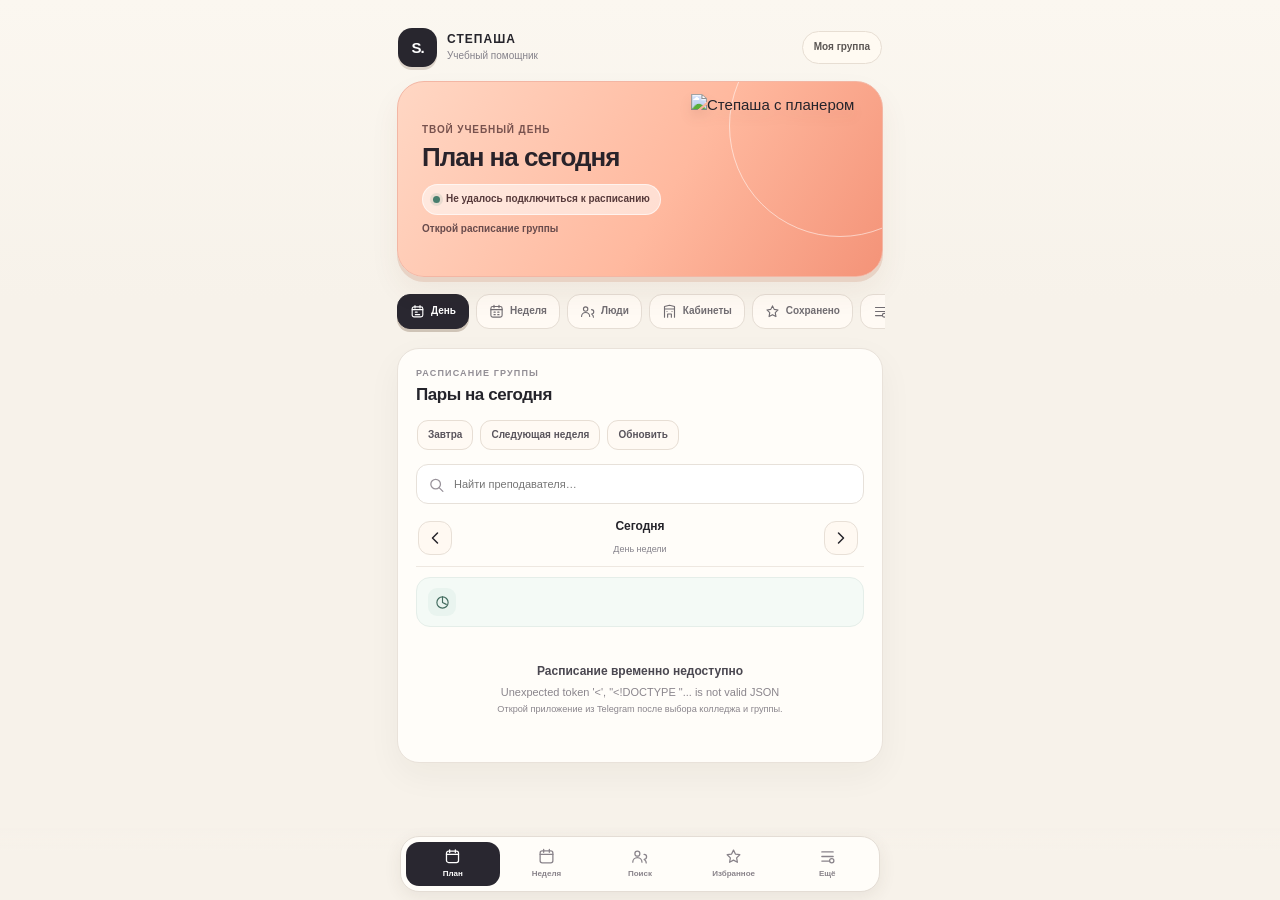
==== miniapp/index.html @ 34bf2860 "Rebuild Mini App as a focused student planner" ====
<!doctype html>
<html lang="ru">
<head>
<meta charset="utf-8">
<meta name="viewport" content="width=device-width,initial-scale=1,maximum-scale=1,user-scalable=no,viewport-fit=cover">
<meta name="theme-color" content="#f7f2ea">
<meta name="color-scheme" content="light">
<title>Степаша — учебный планер</title>
<script src="https://telegram.org/js/telegram-web-app.js"></script>
<style>
:root{color-scheme:light;--paper:#fffdf9;--canvas:#f7f2ea;--ink:#25242b;--muted:#84818a;--line:#e9e3db;--coral:#f07861;--coral-soft:#fff0e9;--blue:#5479d2;--blue-soft:#edf2ff;--green:#477e6e;--green-soft:#e9f4ef;--shadow:0 12px 34px #3424150c;--radius:22px}
*{box-sizing:border-box}html{min-height:100%;background:var(--canvas)}body{margin:0;min-height:100vh;background:linear-gradient(180deg,#fbf7f0 0,#f7f2ea 300px);color:var(--ink);font:15px/1.45 -apple-system,BlinkMacSystemFont,"Segoe UI",sans-serif;-webkit-font-smoothing:antialiased}button,input,select{font:inherit;color:inherit}button{cursor:pointer;-webkit-tap-highlight-color:transparent}svg{width:20px;height:20px;fill:none;stroke:currentColor;stroke-width:1.8;stroke-linecap:round;stroke-linejoin:round}
main{width:min(100%,520px);margin:auto;padding:calc(12px + env(safe-area-inset-top)) 17px calc(94px + env(safe-area-inset-bottom))}.topbar{display:flex;align-items:center;justify-content:space-between;padding:2px 1px 14px}.brand{display:flex;align-items:center;gap:10px}.brand-logo{display:grid;place-items:center;width:39px;height:39px;border-radius:14px;background:#28262e;color:white;font-size:15px;font-weight:850;letter-spacing:-1px;box-shadow:0 3px 0 #ded5cb}.brand-title{font-size:12px;font-weight:850;letter-spacing:1.05px}.brand-sub{margin-top:1px;color:var(--muted);font-size:10px}.group-chip{max-width:48%;overflow:hidden;padding:8px 11px;border:1px solid #e7ded3;border-radius:999px;background:#fffaf2;color:#5b5654;font-size:10px;font-weight:750;text-overflow:ellipsis;white-space:nowrap}
.hero{position:relative;display:flex;min-height:174px;align-items:center;overflow:hidden;margin-bottom:16px;padding:20px 145px 19px 20px;border:1px solid #f3b6a4;border-radius:27px;background:linear-gradient(122deg,#ffd7c4 0%,#ffb99f 56%,#f49378 100%);box-shadow:0 5px 0 #e8d3c5,0 15px 30px #6d392310;isolation:isolate;animation:enter .5s both}.hero::after{position:absolute;z-index:-1;top:-67px;right:-69px;width:220px;height:220px;border:1px solid #fff8;border-radius:50%;content:""}.hero-copy{position:relative;z-index:1;min-width:0}.hero-date{margin-bottom:7px;color:#78524e;font-size:10px;font-weight:800;letter-spacing:.9px;text-transform:uppercase}.hero h1{max-width:260px;margin:0;color:#29232a;font-size:26px;font-weight:850;line-height:1.04;letter-spacing:-1px}.hero-status{display:inline-flex;max-width:100%;align-items:center;gap:6px;margin-top:13px;padding:7px 10px;border:1px solid #fff9;border-radius:999px;background:#fff8;color:#573a3b;font-size:10px;font-weight:750}.live-dot{width:7px;height:7px;flex:none;border-radius:50%;background:var(--green);box-shadow:0 0 0 3px #477e6e20}.hero-art{position:absolute;right:1px;bottom:-8px;width:172px;height:172px;object-fit:contain;object-position:center bottom;filter:drop-shadow(0 7px 6px #59302117);animation:puppy-in .8s .12s both}.hero-group{display:block;margin-top:7px;color:#684b4c;font-size:10px;font-weight:700}
.tabs{display:flex;gap:7px;margin:0 -2px 14px;padding:1px 2px 5px;overflow:auto;scrollbar-width:none}.tabs::-webkit-scrollbar{display:none}.tab{display:inline-flex;flex:0 0 auto;align-items:center;gap:6px;padding:9px 12px;border:1px solid #e5ddd4;border-radius:13px;background:#fffaf4;color:#716d72;font-size:10px;font-weight:750;white-space:nowrap;transition:transform .2s,border-color .2s,background .2s,color .2s,box-shadow .2s}.tab svg{width:15px;height:15px}.tab:active{transform:scale(.96)}.tab.active{border-color:#292730;background:#292730;color:white;box-shadow:0 3px 0 #cfc4b7}
.panel{padding:15px;border:1px solid #e9e2da;border-radius:var(--radius);background:var(--paper);box-shadow:var(--shadow);animation:enter .42s both}.panel-head{display:flex;align-items:center;justify-content:space-between;gap:10px;margin-bottom:11px}.panel-kicker{color:#928e95;font-size:9px;font-weight:800;letter-spacing:1.15px;text-transform:uppercase}.panel-title{margin:3px 0 0;font-size:17px;font-weight:850;letter-spacing:-.45px}.select{max-width:170px;padding:9px 28px 9px 11px;border:1px solid #e7ded4;border-radius:12px;background:#fffaf3;font-size:10px;font-weight:750;outline:none}.select:focus,.search:focus{border-color:#f29a81;box-shadow:0 0 0 3px #f29a8124}.quick{display:flex;gap:7px;overflow:auto;margin:1px 0 9px;padding:1px 1px 4px;scrollbar-width:none}.quick::-webkit-scrollbar{display:none}.quick button{flex:0 0 auto;padding:7px 10px;border:1px solid #e7ded4;border-radius:11px;background:#fffaf4;color:#59545c;font-size:10px;font-weight:700;transition:background .2s,transform .2s}.quick button:hover{background:var(--coral-soft);border-color:#f4c5b5}.quick button:active{transform:scale(.96)}
.search-wrap{position:relative;display:block;margin:10px 0}.search-wrap svg{position:absolute;top:11px;left:12px;width:17px;color:#98929a}.search{width:100%;height:40px;padding:0 12px 0 37px;border:1px solid #e7e1da;border-radius:12px;background:#fff;font-size:11px;outline:none;transition:border-color .18s,box-shadow .18s}.entity-switch{display:flex;gap:5px;margin:9px 0}.entity-switch button{flex:1;padding:8px;border:1px solid #e7ded4;border-radius:11px;background:#fff9f2;color:#76717a;font-size:10px;font-weight:750}.entity-switch button.active{border-color:#f07861;background:#fff0e9;color:#a84b40}
.datebar{display:grid;grid-template-columns:38px 1fr 38px;align-items:center;margin:8px 0 10px;padding:4px 2px 9px;border-bottom:1px solid #eee8e1}.datebar button{display:grid;place-items:center;width:34px;height:34px;border:1px solid #e8e0d7;border-radius:12px;background:#fff9f2;transition:transform .18s,background .18s}.datebar button:active{transform:scale(.92)}.datebar button:hover{background:#fff0e8}.date-center{text-align:center}.date-center b{display:block;font-size:12px;font-weight:800;text-transform:capitalize}.date-center small{color:var(--muted);font-size:9px}.status{display:flex;align-items:center;gap:9px;margin:8px 0 9px;padding:10px 11px;border:1px solid #e5eee9;border-radius:14px;background:#f4faf6;color:#426b5e;font-size:10px;font-weight:750}.status-icon{display:grid;place-items:center;width:28px;height:28px;flex:none;border-radius:9px;background:var(--green-soft)}.status-icon svg{width:15px;height:15px}
.lesson{position:relative;display:grid;grid-template-columns:44px 1fr;gap:11px;margin-top:9px;padding:12px 11px;border:1px solid #ebe5df;border-radius:16px;background:#fff;transition:transform .2s,box-shadow .2s,border-color .2s;animation:card-in .35s both}.lesson:hover{transform:translateY(-2px);box-shadow:0 7px 17px #4433230d}.lesson.current{border-color:#f3a18b;background:#fff8f4;box-shadow:0 3px 0 #f4d9cf}.lesson-time{display:flex;flex-direction:column;align-items:center;justify-content:flex-start;gap:4px;padding-top:2px;color:#5b5961;text-align:center}.lesson-time b{font-size:10px;font-weight:850}.lesson-time span{color:#89848a;font-size:9px}.timeline{position:absolute;top:48px;bottom:-11px;left:32px;width:1px;background:#e8e2dc}.lesson:last-child .timeline{display:none}.lesson-info{min-width:0}.lesson-title{display:flex;align-items:flex-start;justify-content:space-between;gap:8px}.lesson-title strong{font-size:12px;font-weight:800;line-height:1.35}.lesson-number{display:block;margin-bottom:2px;color:#9a959a;font-size:9px;font-weight:750}.lesson-details{display:flex;flex-wrap:wrap;gap:5px;margin-top:7px}.detail-pill{display:inline-flex;align-items:center;gap:4px;padding:5px 7px;border-radius:8px;background:#f6f3ef;color:#66616a;font-size:9px;font-weight:650}.detail-pill svg{width:12px;height:12px}.detail-pill.time{background:#eaf3ef;color:#397260}.star{display:grid;place-items:center;width:27px;height:27px;flex:none;border:1px solid #eee4d9;border-radius:9px;background:#fffaf4;color:#cc7258;font-size:15px}.note{width:100%;margin-top:8px;padding:7px 9px;border:1px solid #eee7e0;border-radius:9px;background:#fffdfa;font-size:9px;outline:none}.gap{margin:8px 0 8px 54px;padding:7px 9px;border:1px dashed #ded5cc;border-radius:10px;background:#faf7f2;color:#837d7b;font-size:9px;text-align:center}.week-day{margin-top:13px}.week-day:first-child{margin-top:0}.week-day-head{display:flex;align-items:center;justify-content:space-between;margin-bottom:5px;padding:0 2px}.week-day-head strong{font-size:11px;font-weight:850;text-transform:capitalize}.week-day-head span{color:#88838a;font-size:9px}
.listitem{display:flex;width:100%;align-items:center;justify-content:space-between;gap:10px;margin:7px 0;padding:12px;border:1px solid #ebe4dc;border-radius:14px;background:#fff;text-align:left;transition:transform .18s,background .18s,border-color .18s}.listitem:hover{transform:translateX(2px);border-color:#f0b6a1;background:#fff9f4}.listitem span:first-child{font-size:11px;font-weight:750}.listitem span:last-child{color:#9a8581}.empty{padding:27px 13px;color:#8a858c;text-align:center;font-size:11px}.empty strong{display:block;margin-bottom:4px;color:#4a4750;font-size:12px}
.bottom{position:fixed;z-index:5;right:0;bottom:0;left:0;display:flex;justify-content:center;padding:8px 17px calc(8px + env(safe-area-inset-bottom));background:linear-gradient(0deg,var(--canvas) 68%,#f7f2ea00)}.bottom-nav{display:flex;width:min(100%,480px);justify-content:space-around;padding:5px;border:1px solid #e4ddd5;border-radius:19px;background:#fffdf9;box-shadow:0 5px 17px #4b3a2b15}.bottom-nav button{display:flex;min-width:52px;flex:1;flex-direction:column;align-items:center;gap:3px;padding:6px 3px;border:0;border-radius:13px;background:transparent;color:#89838a;transition:background .2s,color .2s,transform .2s}.bottom-nav button:active{transform:scale(.94)}.bottom-nav button svg{width:17px;height:17px}.bottom-nav button span{font-size:8px;font-weight:750}.bottom-nav button.active{background:#292730;color:#fff}
.tools-grid{display:grid;gap:10px}.tool-card{padding:13px;border:1px solid #ebe4dc;border-radius:15px;background:#fff}.tool-card h3{margin:0 0 6px;font-size:13px;font-weight:850}.tool-card p{margin:0 0 8px;color:#85808a;font-size:9px}.tool-form{display:flex;gap:6px;margin-top:8px}.tool-form input{min-width:0;flex:1;padding:9px;border:1px solid #e5ddd5;border-radius:10px;background:#fffdfa;font-size:10px}.action{padding:9px 11px;border:0;border-radius:10px;background:#292730;color:#fff;font-size:9px;font-weight:800}.tool-row{display:flex;align-items:center;justify-content:space-between;gap:8px;padding:8px 0;border-top:1px solid #f0ebe6;font-size:10px}.tool-row button{border:0;background:transparent;color:#9b7270;font-size:14px}.average{margin:3px 0;color:var(--coral-dark,#e56951);font-size:26px;font-weight:850;letter-spacing:-1px}.average small{margin-left:6px;color:#89838a;font-size:9px;font-weight:600;letter-spacing:0}
@keyframes enter{from{opacity:0;transform:translateY(8px)}to{opacity:1;transform:translateY(0)}}@keyframes card-in{from{opacity:0;transform:translateY(5px)}to{opacity:1;transform:translateY(0)}}@keyframes puppy-in{from{opacity:0;transform:translateY(9px) rotate(2deg)}to{opacity:1;transform:translateY(0) rotate(0)}}
@media(min-width:600px){main{padding-top:26px}.hero{min-height:196px;padding-left:24px}.hero-art{width:190px;height:190px}.panel{padding:18px}}
@media(prefers-reduced-motion:reduce){*,*::before,*::after{scroll-behavior:auto!important;animation:none!important;transition:none!important}}
</style>
</head>
<body>
<main>
<header class="topbar"><div class="brand"><div class="brand-logo">S.</div><div><div class="brand-title">СТЕПАША</div><div class="brand-sub" id="college">Учебный помощник</div></div></div><div class="group-chip" id="mainGroup">Моя группа</div></header>
<section class="hero"><div class="hero-copy"><div class="hero-date" id="heroDate">ТВОЙ УЧЕБНЫЙ ДЕНЬ</div><h1 id="heroTitle">План на сегодня</h1><div class="hero-status"><i class="live-dot"></i><span id="heroStatus">Загружаю расписание…</span></div><span class="hero-group" id="heroGroup">Открой расписание группы</span></div><img class="hero-art" src="/stepasha-planner.png" alt="Степаша с планером"></section>
<nav class="tabs" aria-label="Разделы"><button class="tab active" data-section="schedule"><svg viewBox="0 0 24 24"><rect x="3.5" y="4.5" width="17" height="16" rx="3"/><path d="M8 2.5v4M16 2.5v4M3.5 9h17m-12 4h3m-3 4h7"/></svg>День</button><button class="tab" data-section="week"><svg viewBox="0 0 24 24"><rect x="3" y="4" width="18" height="17" rx="3"/><path d="M8 2v4m8-4v4M3 9h18M8 13h2m4 0h2m-8 4h2m4 0h2"/></svg>Неделя</button><button class="tab" data-section="teachers"><svg viewBox="0 0 24 24"><circle cx="9" cy="8" r="3.5"/><path d="M2.5 20a6.5 6.5 0 0 1 13 0m3-11a3.5 3.5 0 0 1 0 7m1 1a5 5 0 0 1 2 4"/></svg>Люди</button><button class="tab" data-section="rooms"><svg viewBox="0 0 24 24"><path d="M4 21V4l8-2 8 2v17M4 8h16M9 21v-5h6v5m-7-9h.01m8 0h.01"/></svg>Кабинеты</button><button class="tab" data-section="favorites"><svg viewBox="0 0 24 24"><path d="m12 3 2.7 5.6 6.2.9-4.5 4.4 1.1 6.2-5.5-3-5.5 3 1.1-6.2-4.5-4.4 6.2-.9L12 3Z"/></svg>Сохранено</button><button class="tab" data-section="tools"><svg viewBox="0 0 24 24"><path d="M4 5.5h16M4 12h16M4 18.5h10"/><circle cx="18" cy="18" r="3"/></svg>Инструменты</button></nav>
<section class="panel"><div class="panel-head"><div><div class="panel-kicker" id="sectionLabel">РАСПИСАНИЕ ГРУППЫ</div><h2 class="panel-title" id="title">Пары на сегодня</h2></div><div id="groupWrap"><select id="group" class="select" aria-label="Учебная группа" hidden></select></div></div>
<div class="quick" id="quick"><button id="tomorrow">Завтра</button><button id="nextWeek">Следующая неделя</button><button id="refresh">Обновить</button></div>
<label class="search-wrap" id="searchWrap" hidden><svg viewBox="0 0 24 24"><circle cx="10.8" cy="10.8" r="6.8"/><path d="m16 16 5 5"/></svg><input class="search" id="search" placeholder="Найти преподавателя…"></label>

<div class="datebar" id="datebar"><button id="prev" aria-label="Предыдущий день"><svg viewBox="0 0 24 24"><path d="m15 18-6-6 6-6"/></svg></button><div class="date-center"><b id="dateLabel">Сегодня</b><small id="dateSub">День недели</small></div><button id="next" aria-label="Следующий день"><svg viewBox="0 0 24 24"><path d="m9 18 6-6-6-6"/></svg></button></div>
<div class="status" id="statusCard" hidden><span class="status-icon"><svg viewBox="0 0 24 24"><path d="M12 3v9l6 3"/><circle cx="12" cy="12" r="9"/></svg></span><span id="statusText"></span></div>
<div id="content"><div class="empty">Загружаю расписание…</div></div>
</section>
</main>
<footer class="bottom"><nav class="bottom-nav"><button class="active" data-section="schedule"><svg viewBox="0 0 24 24"><rect x="3.5" y="4.5" width="17" height="16" rx="3"/><path d="M8 2.5v4M16 2.5v4M3.5 9h17"/></svg><span>План</span></button><button data-section="week"><svg viewBox="0 0 24 24"><rect x="3" y="4" width="18" height="17" rx="3"/><path d="M8 2v4m8-4v4M3 9h18"/></svg><span>Неделя</span></button><button data-section="teachers"><svg viewBox="0 0 24 24"><circle cx="9" cy="8" r="3.5"/><path d="M2.5 20a6.5 6.5 0 0 1 13 0m3-11a3.5 3.5 0 0 1 0 7m1 1a5 5 0 0 1 2 4"/></svg><span>Поиск</span></button><button data-section="favorites"><svg viewBox="0 0 24 24"><path d="m12 3 2.7 5.6 6.2.9-4.5 4.4 1.1 6.2-5.5-3-5.5 3 1.1-6.2-4.5-4.4 6.2-.9L12 3Z"/></svg><span>Избранное</span></button><button data-section="tools"><svg viewBox="0 0 24 24"><path d="M4 5.5h16M4 12h16M4 18.5h10"/><circle cx="18" cy="18" r="3"/></svg><span>Ещё</span></button></nav></footer>
<script>
const telegram = window.Telegram?.WebApp;
telegram?.ready();
telegram?.expand();
const initData = telegram?.initData || '';
const $ = selector => document.querySelector(selector);
const toISO = date => {
  const local = new Date(date.getTime() - date.getTimezoneOffset() * 60000);
  return local.toISOString().slice(0, 10);
};
const escapeHTML = value => String(value ?? '').replace(/[&<>"']/g, char => ({
  '&': '&amp;', '<': '&lt;', '>': '&gt;', '"': '&quot;', "'": '&#39;'
}[char]));
const parseMinutes = value => {
  const match = String(value || '').match(/(\d{1,2}):(\d{2})/);
  return match ? Number(match[1]) * 60 + Number(match[2]) : null;
};
const formatDate = date => new Intl.DateTimeFormat('ru-RU', {
  weekday: 'long', day: 'numeric', month: 'long'
}).format(date);
const timeRemaining = value => value < 60
  ? `${value} мин.`
  : `${Math.floor(value / 60)} ч ${value % 60} мин.`;

let section = 'schedule';
let day = new Date();
let data = { items: [], groups: [], rows: [] };
let weekData = {};
let selectedName = '';
let selectedGroup = '';
let favorites = JSON.parse(localStorage.getItem('stepasha-favs') || '[]');
let tasks = JSON.parse(localStorage.getItem('stepasha-tasks') || '[]');
let grades = JSON.parse(localStorage.getItem('stepasha-grades') || '[]');
let studyEvents = JSON.parse(localStorage.getItem('stepasha-events') || '[]');

async function load() {
  if (section === 'favorites') return renderFavorites();
  if (section === 'tools') return renderTools();

  const params = new URLSearchParams({ section, date: toISO(day) });
  if (selectedGroup) params.set('group', selectedGroup);
  if (selectedName && (section === 'teachers' || section === 'rooms')) {
    params.set('name', selectedName);
  }
  const query = $('#search').value.trim();
  if (query && (section === 'teachers' || section === 'rooms')) params.set('q', query);

  try {
    const response = await fetch(`/api/miniapp?${params}`, {
      headers: { 'X-Telegram-Init-Data': initData }
    });
    data = await response.json();
    if (!response.ok) throw new Error(data.error || 'Не удалось загрузить расписание');
    if (section === 'week') weekData = data.days || {};
    render();
  } catch (error) {
    $('#content').innerHTML = `<div class="empty"><strong>Расписание временно недоступно</strong>${escapeHTML(error.message)}<br><small>Открой приложение из Telegram после выбора колледжа и группы.</small></div>`;
    $('#heroStatus').textContent = 'Не удалось подключиться к расписанию';
  }
}

function setSection(nextSection) {
  section = nextSection;
  selectedName = '';
  document.querySelectorAll('.tab').forEach(button => {
    button.classList.toggle('active', button.dataset.section === section);
  });
  document.querySelectorAll('.bottom-nav button').forEach(button => {
    const key = button.dataset.section;
    button.classList.toggle('active', key === section || (key === 'teachers' && section === 'rooms'));
  });
  load();
}

function updateHero() {
  $('#heroDate').textContent = formatDate(day);
  $('#mainGroup').textContent = data.group || selectedGroup || 'Моя группа';
  $('#heroGroup').textContent = data.group || selectedGroup || 'Выбери группу в боте';

  if (section === 'schedule') {
    const now = new Date();
    const nowMinutes = now.getHours() * 60 + now.getMinutes();
    const rows = data.rows || [];
    const isToday = toISO(day) === toISO(now);
    const current = isToday && rows.find(row => {
      const start = parseMinutes(row.start), end = parseMinutes(row.end);
      return start !== null && end !== null && nowMinutes >= start && nowMinutes < end;
    });
    const next = isToday && rows.find(row => {
      const start = parseMinutes(row.start);
      return start !== null && nowMinutes < start;
    });
    $('#heroTitle').textContent = isToday ? 'Твой учебный день' : 'План на день';
    $('#heroStatus').textContent = current
      ? `Идёт ${current.lesson_no || ''} пара · ещё ${timeRemaining(parseMinutes(current.end) - nowMinutes)}`
      : next ? `Следующая пара через ${timeRemaining(parseMinutes(next.start) - nowMinutes)}`
      : rows.length ? 'На сегодня всё. Можно выдохнуть.' : 'Сегодня занятий нет';
    $('#statusText').textContent = current
      ? `${current.lesson_no || ''} пара · ${current.subject || current.lesson || 'Занятие'}`
      : next ? `Дальше: ${next.subject || next.lesson || 'Занятие'}` : 'Расписание группы обновлено';
    $('#statusCard').hidden = !current && !next;
    return;
  }

  $('#statusCard').hidden = true;
  const copy = {
    week: ['Вся неделя', 'План занятий по дням'],
    teachers: [selectedName || 'Люди колледжа', selectedName ? 'Расписание преподавателя' : 'Найди преподавателя по имени'],
    rooms: [selectedName || 'Аудитории', selectedName ? 'Расписание кабинета' : 'Найди нужный кабинет'],
    favorites: ['Избранное', 'Сохранённые пары всегда под рукой'],
    tools: ['Учебные инструменты', 'Задания, оценки и важные даты']
  }[section];
  $('#heroTitle').textContent = copy[0];
  $('#heroStatus').textContent = copy[1];
}

function render() {
  const items = data.items || [];
  $('#college').textContent = `${data.college || 'Колледж'} · учебный помощник`;
  $('#dateLabel').textContent = formatDate(day);
  $('#dateSub').textContent = toISO(day) === toISO(new Date())
    ? 'Сегодня' : new Intl.DateTimeFormat('ru-RU', { year: 'numeric' }).format(day);

  const needsGroup = ['schedule', 'week', 'teachers'].includes(section);
  $('#groupWrap').hidden = !needsGroup;
  $('#group').hidden = !needsGroup;
  if (needsGroup) {
    const groups = [...new Set([data.group, ...(section === 'teachers' ? data.groups || [] : items)].filter(Boolean))];
    $('#group').innerHTML = '<option value="">Моя группа</option>' + groups.map(group =>
      `<option value="${escapeHTML(group)}">${escapeHTML(group)}</option>`).join('');
    $('#group').value = selectedGroup;
  }

  $('#quick').hidden = !['schedule', 'week'].includes(section);
  $('#datebar').hidden = !['schedule', 'teachers', 'rooms'].includes(section);
  $('#searchWrap').hidden = !['teachers', 'rooms'].includes(section);
  $('#search').placeholder = section === 'rooms' ? 'Найти кабинет…' : 'Найти преподавателя…';
  $('#sectionLabel').textContent = {
    schedule: 'РАСПИСАНИЕ ГРУППЫ', week: 'ПЛАН НА НЕДЕЛЮ',
    teachers: 'ПРЕПОДАВАТЕЛИ', rooms: 'КАБИНЕТЫ',
    favorites: 'СОХРАНЁННОЕ', tools: 'МОИ ИНСТРУМЕНТЫ'
  }[section];
  $('#title').textContent = {
    schedule: 'Пары на сегодня', week: 'Неделя',
    teachers: selectedName || 'Поиск преподавателя', rooms: selectedName || 'Поиск кабинета',
    favorites: 'Сохранённые пары', tools: 'Для учёбы'
  }[section];

  let html = '';
  if (section === 'schedule') {
    html = lessonList(data.rows || [], toISO(day));
  } else if (section === 'week') {
    html = Object.entries(weekData).sort(([a], [b]) => a.localeCompare(b)).map(([date, rows]) => {
      const dayDate = new Date(`${date}T12:00:00`);
      return `<section class="week-day"><div class="week-day-head"><strong>${formatDate(dayDate)}</strong><span>${rows.length ? `${rows.length} пар` : 'Нет занятий'}</span></div>${lessonList(rows, date)}</section>`;
    }).join('') || empty('На эту неделю расписания пока нет');
  } else if (section === 'teachers' || section === 'rooms') {
    if (selectedName) {
      html = '<button class="listitem" data-back><span>‹ Вернуться к списку</span><span>Назад</span></button>' + lessonList(data.rows || [], toISO(day));
    } else {
      html = items.map(name => `<button class="listitem" data-name="${escapeHTML(name)}"><span>${escapeHTML(name)}</span><span>Посмотреть ›</span></button>`).join('') || empty('Ничего не найдено');
    }
  }

  $('#content').innerHTML = html;
  bindScheduleCards();
  updateHero();
}

function empty(message) {
  return `<div class="empty"><strong>${escapeHTML(message)}</strong>Попробуй выбрать другой день или группу.</div>`;
}

function lessonList(rows, date) {
  if (!rows?.length) return empty('Занятий нет');
  const currentMinutes = new Date().getHours() * 60 + new Date().getMinutes();
  const isToday = date === toISO(new Date());
  let output = '', previousEnd = null;
  rows.forEach((row, index) => {
    const start = parseMinutes(row.start), end = parseMinutes(row.end);
    if (previousEnd !== null && start !== null && start > previousEnd) {
      output += `<div class="gap">Окно · ${timeRemaining(start - previousEnd)}</div>`;
    }
    if (end !== null) previousEnd = end;
    const isCurrent = isToday && start !== null && end !== null && currentMinutes >= start && currentMinutes < end;
    const key = [section, selectedName || selectedGroup, row.date || date, row.lesson_no, row.subject || row.lesson].join('|');
    output += `<article class="lesson ${isCurrent ? 'current' : ''}" style="animation-delay:${Math.min(index, 7) * 35}ms">
      <div class="lesson-time"><b>${escapeHTML(row.start || '—')}</b><span>${escapeHTML(row.end || '')}</span><i class="timeline"></i></div>
      <div class="lesson-info"><div class="lesson-title"><div><span class="lesson-number">${escapeHTML(row.lesson_no || index + 1)} ПАРА</span><strong>${escapeHTML(row.subject || row.lesson || 'Занятие')}</strong></div>
      <button class="star" data-fav="${escapeHTML(key)}" aria-label="Сохранить пару">${favorites.includes(key) ? '★' : '☆'}</button></div>
      <div class="lesson-details">${row.group ? `<span class="detail-pill">${escapeHTML(row.group)}</span>` : ''}${row.teacher ? `<span class="detail-pill">${escapeHTML(row.teacher)}</span>` : ''}${row.room ? `<span class="detail-pill">Каб. ${escapeHTML(row.room)}</span>` : ''}</div>
      <input class="note" data-note="${escapeHTML(key)}" placeholder="Заметка к паре" value="${escapeHTML(localStorage.getItem(`note:${key}`) || '')}"></div></article>`;
  });
  return output;
}

function bindScheduleCards() {
  document.querySelectorAll('[data-fav]').forEach(button => button.onclick = () => {
    const key = button.dataset.fav;
    favorites = favorites.includes(key) ? favorites.filter(item => item !== key) : [...favorites, key];
    localStorage.setItem('stepasha-favs', JSON.stringify(favorites));
    load();
  });
  document.querySelectorAll('[data-note]').forEach(input => input.onchange = () => {
    localStorage.setItem(`note:${input.dataset.note}`, input.value);
  });
  document.querySelectorAll('[data-name]').forEach(button => button.onclick = () => {
    selectedName = button.dataset.name;
    load();
  });
  document.querySelector('[data-back]')?.addEventListener('click', () => {
    selectedName = '';
    load();
  });
}

function renderFavorites() {
  const html = favorites.map(key => `<div class="listitem"><span>★ ${escapeHTML(key.split('|').slice(-2).join(' · '))}</span><span>Сохранено</span></div>`).join('');
  $('#college').textContent = `${data.college || 'Колледж'} · учебный помощник`;
  $('#dateLabel').textContent = 'Твои пары';
  $('#dateSub').textContent = `Сохранено: ${favorites.length}`;
  $('#groupWrap').hidden = $('#quick').hidden = $('#datebar').hidden = $('#searchWrap').hidden = true;
  $('#sectionLabel').textContent = 'СОХРАНЁННОЕ';
  $('#title').textContent = 'Сохранённые пары';
  $('#content').innerHTML = html || empty('Список пока пуст');
  updateHero();
}

function renderTools() {
  const average = grades.length ? (grades.reduce((sum, grade) => sum + Number(grade.value), 0) / grades.length).toFixed(2) : '—';
  const taskHTML = tasks.map((task, index) => `<div class="tool-row"><label><input type="checkbox" data-task="${index}" ${task.done ? 'checked' : ''}> ${escapeHTML(task.title)}${task.subject ? ` · ${escapeHTML(task.subject)}` : ''}${task.due ? ` <small>до ${escapeHTML(task.due)}</small>` : ''}</label><button data-delete-task="${index}">×</button></div>`).join('') || '<p>Добавь первое задание — срок будет под рукой.</p>';
  const gradeHTML = grades.map((grade, index) => `<div class="tool-row"><span>${escapeHTML(grade.subject || 'Оценка')} · <b>${escapeHTML(grade.value)}</b></span><button data-delete-grade="${index}">×</button></div>`).join('');
  const eventHTML = studyEvents.map((event, index) => `<div class="tool-row"><span>${escapeHTML(event.date)} · ${escapeHTML(event.title)}</span><button data-delete-event="${index}">×</button></div>`).join('') || '<p>Добавь контрольную, зачёт или важную дату.</p>';

  $('#college').textContent = `${data.college || 'Колледж'} · учебный помощник`;
  $('#dateLabel').textContent = 'Твой кабинет';
  $('#dateSub').textContent = 'Личные данные хранятся на устройстве';
  $('#groupWrap').hidden = $('#quick').hidden = $('#datebar').hidden = $('#searchWrap').hidden = true;
  $('#sectionLabel').textContent = 'МОИ ИНСТРУМЕНТЫ';
  $('#title').textContent = 'Для учёбы';
  $('#content').innerHTML = `<div class="tools-grid">
    <section class="tool-card"><h3>Задания</h3><p>Предмет, срок и отметка о выполнении</p><form class="tool-form" id="taskForm"><input name="title" required placeholder="Что сделать?"><input name="subject" placeholder="Предмет"><input name="due" type="date" aria-label="Срок"><button class="action">Добавить</button></form>${taskHTML}</section>
    <section class="tool-card"><h3>Средний балл</h3><div class="average">${average}<small>${grades.length} оценок</small></div><form class="tool-form" id="gradeForm"><input name="subject" placeholder="Предмет"><input name="value" type="number" min="2" max="5" step="1" required placeholder="2–5"><button class="action">Записать</button></form>${gradeHTML}</section>
    <section class="tool-card"><h3>Учебный календарь</h3><p>Контрольные, зачёты и даты сдачи</p><form class="tool-form" id="eventForm"><input name="title" required placeholder="Событие"><input name="date" type="date" required><button class="action">Добавить</button></form>${eventHTML}</section>
    <section class="tool-card"><h3>Экспорт дня</h3><p>Сохрани расписание выбранного дня в календарь телефона.</p><button class="action" id="exportDay">Добавить в календарь</button></section>
  </div>`;
  bindTools();
  updateHero();
}

function bindTools() {
  $('#taskForm').onsubmit = event => {
    event.preventDefault(); const fields = new FormData(event.currentTarget);
    tasks.push({ title: fields.get('title').trim(), subject: fields.get('subject').trim(), due: fields.get('due'), done: false });
    localStorage.setItem('stepasha-tasks', JSON.stringify(tasks)); renderTools();
  };
  $('#gradeForm').onsubmit = event => {
    event.preventDefault(); const fields = new FormData(event.currentTarget);
    grades.push({ subject: fields.get('subject').trim(), value: Number(fields.get('value')) });
    localStorage.setItem('stepasha-grades', JSON.stringify(grades)); renderTools();
  };
  $('#eventForm').onsubmit = event => {
    event.preventDefault(); const fields = new FormData(event.currentTarget);
    studyEvents.push({ title: fields.get('title').trim(), date: fields.get('date') });
    studyEvents.sort((a, b) => a.date.localeCompare(b.date));
    localStorage.setItem('stepasha-events', JSON.stringify(studyEvents)); renderTools();
  };
  document.querySelectorAll('[data-task]').forEach(input => input.onchange = () => {
    tasks[Number(input.dataset.task)].done = input.checked;
    localStorage.setItem('stepasha-tasks', JSON.stringify(tasks)); renderTools();
  });
  [['[data-delete-task]', tasks, 'stepasha-tasks', 'deleteTask'], ['[data-delete-grade]', grades, 'stepasha-grades', 'deleteGrade'], ['[data-delete-event]', studyEvents, 'stepasha-events', 'deleteEvent']].forEach(([selector, list, storageKey, dataKey]) => {
    document.querySelectorAll(selector).forEach(button => button.onclick = () => {
      list.splice(Number(button.dataset[dataKey]), 1);
      localStorage.setItem(storageKey, JSON.stringify(list)); renderTools();
    });
  });
  $('#exportDay').onclick = exportDay;
}

function exportDay() {
  if (!data.rows?.length) return alert('Нет пар для экспорта. Сначала открой день с расписанием.');
  const date = toISO(day).replaceAll('-', ''), pad = number => String(number).padStart(2, '0');
  const clock = value => { const match = String(value || '').match(/(\d{1,2}):(\d{2})/); return match ? `${date}T${pad(match[1])}${match[2]}00` : date; };
  const clean = text => String(text || '').replace(/\\/g, '\\\\').replace(/\n/g, '\\n').replace(/,/g, '\\,').replace(/;/g, '\\;');
  const entries = data.rows.map((row, index) => `BEGIN:VEVENT\r\nUID:${date}-${index}@stepasha\r\nDTSTART:${clock(row.start)}\r\nDTEND:${clock(row.end)}\r\nSUMMARY:${clean(row.subject || row.lesson || 'Занятие')}\r\nDESCRIPTION:${clean([row.teacher, row.room, row.group].filter(Boolean).join(' · '))}\r\nEND:VEVENT`).join('\r\n');
  const file = new Blob([`BEGIN:VCALENDAR\r\nVERSION:2.0\r\nPRODID:-//Stepasha//Schedule//RU\r\n${entries}\r\nEND:VCALENDAR`], { type: 'text/calendar;charset=utf-8' });
  const link = document.createElement('a'); link.href = URL.createObjectURL(file); link.download = `stepasha-${date}.ics`; link.click(); URL.revokeObjectURL(link.href);
}

document.querySelectorAll('[data-section]').forEach(button => button.onclick = () => setSection(button.dataset.section));
$('#group').onchange = event => { selectedGroup = event.target.value; load(); };
$('#prev').onclick = () => { day.setDate(day.getDate() - 1); load(); };
$('#next').onclick = () => { day.setDate(day.getDate() + 1); load(); };
$('#tomorrow').onclick = () => { day = new Date(); day.setDate(day.getDate() + 1); setSection('schedule'); };
$('#nextWeek').onclick = () => { day = new Date(); day.setDate(day.getDate() - day.getDay() + 8); setSection('week'); };
$('#refresh').onclick = () => load();
let searchTimer;
$('#search').oninput = () => { clearTimeout(searchTimer); selectedName = ''; searchTimer = setTimeout(load, 220); };
setInterval(() => { if (section === 'schedule') updateHero(); }, 30000);
load();

</script>
</body>
</html>
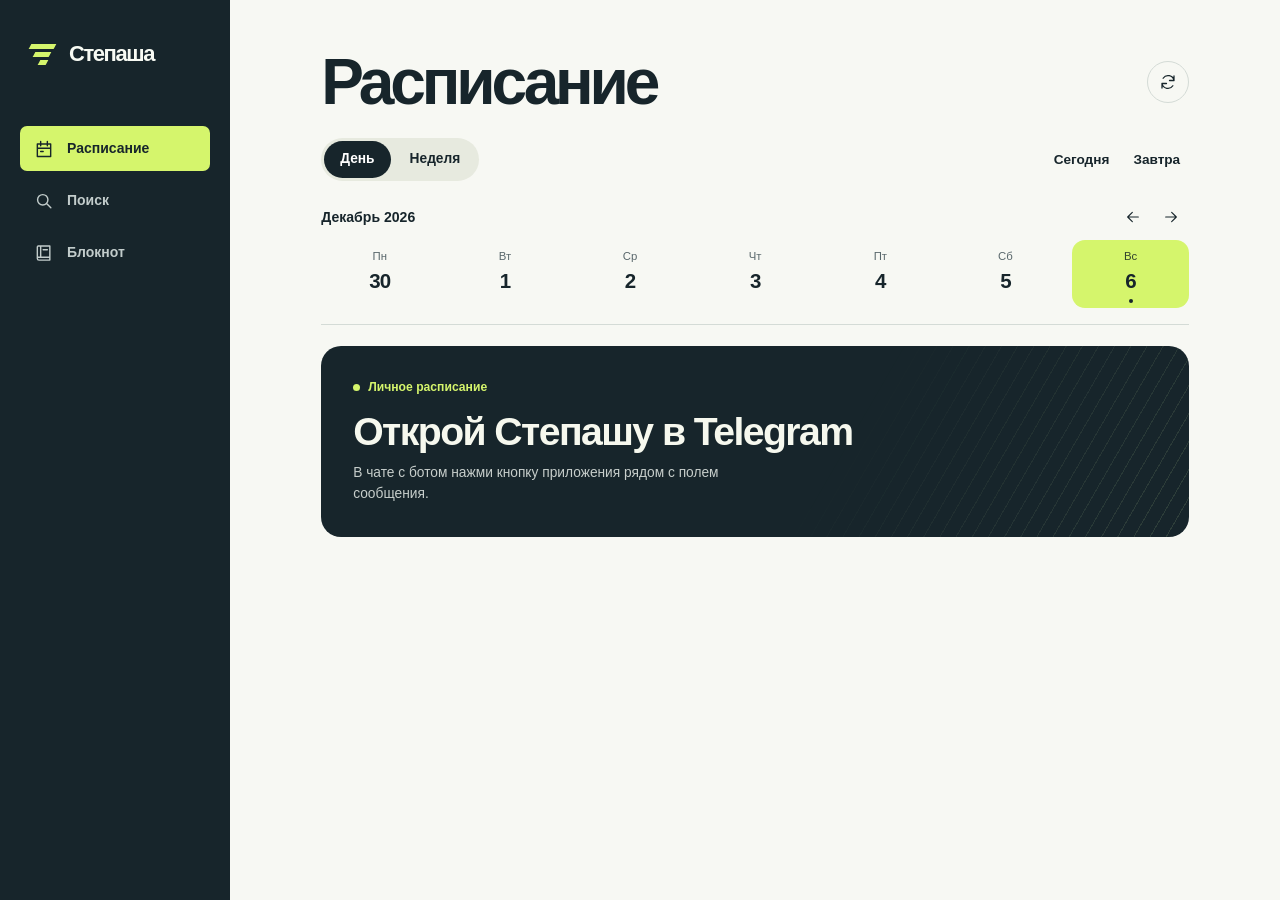
==== commit 3a799505: "Rebuild Mini App navigation, timetable and student notebook" ====
--- a/miniapp/index.html
+++ b/miniapp/index.html
@@ -1,347 +1,39 @@
 <!doctype html>
 <html lang="ru">
 <head>
-<meta charset="utf-8">
-<meta name="viewport" content="width=device-width,initial-scale=1,maximum-scale=1,user-scalable=no,viewport-fit=cover">
-<meta name="theme-color" content="#f7f2ea">
-<meta name="color-scheme" content="light">
-<title>Степаша — учебный планер</title>
-<script src="https://telegram.org/js/telegram-web-app.js"></script>
-<style>
-:root{color-scheme:light;--paper:#fffdf9;--canvas:#f7f2ea;--ink:#25242b;--muted:#84818a;--line:#e9e3db;--coral:#f07861;--coral-soft:#fff0e9;--blue:#5479d2;--blue-soft:#edf2ff;--green:#477e6e;--green-soft:#e9f4ef;--shadow:0 12px 34px #3424150c;--radius:22px}
-*{box-sizing:border-box}html{min-height:100%;background:var(--canvas)}body{margin:0;min-height:100vh;background:linear-gradient(180deg,#fbf7f0 0,#f7f2ea 300px);color:var(--ink);font:15px/1.45 -apple-system,BlinkMacSystemFont,"Segoe UI",sans-serif;-webkit-font-smoothing:antialiased}button,input,select{font:inherit;color:inherit}button{cursor:pointer;-webkit-tap-highlight-color:transparent}svg{width:20px;height:20px;fill:none;stroke:currentColor;stroke-width:1.8;stroke-linecap:round;stroke-linejoin:round}
-main{width:min(100%,520px);margin:auto;padding:calc(12px + env(safe-area-inset-top)) 17px calc(94px + env(safe-area-inset-bottom))}.topbar{display:flex;align-items:center;justify-content:space-between;padding:2px 1px 14px}.brand{display:flex;align-items:center;gap:10px}.brand-logo{display:grid;place-items:center;width:39px;height:39px;border-radius:14px;background:#28262e;color:white;font-size:15px;font-weight:850;letter-spacing:-1px;box-shadow:0 3px 0 #ded5cb}.brand-title{font-size:12px;font-weight:850;letter-spacing:1.05px}.brand-sub{margin-top:1px;color:var(--muted);font-size:10px}.group-chip{max-width:48%;overflow:hidden;padding:8px 11px;border:1px solid #e7ded3;border-radius:999px;background:#fffaf2;color:#5b5654;font-size:10px;font-weight:750;text-overflow:ellipsis;white-space:nowrap}
-.hero{position:relative;display:flex;min-height:174px;align-items:center;overflow:hidden;margin-bottom:16px;padding:20px 145px 19px 20px;border:1px solid #f3b6a4;border-radius:27px;background:linear-gradient(122deg,#ffd7c4 0%,#ffb99f 56%,#f49378 100%);box-shadow:0 5px 0 #e8d3c5,0 15px 30px #6d392310;isolation:isolate;animation:enter .5s both}.hero::after{position:absolute;z-index:-1;top:-67px;right:-69px;width:220px;height:220px;border:1px solid #fff8;border-radius:50%;content:""}.hero-copy{position:relative;z-index:1;min-width:0}.hero-date{margin-bottom:7px;color:#78524e;font-size:10px;font-weight:800;letter-spacing:.9px;text-transform:uppercase}.hero h1{max-width:260px;margin:0;color:#29232a;font-size:26px;font-weight:850;line-height:1.04;letter-spacing:-1px}.hero-status{display:inline-flex;max-width:100%;align-items:center;gap:6px;margin-top:13px;padding:7px 10px;border:1px solid #fff9;border-radius:999px;background:#fff8;color:#573a3b;font-size:10px;font-weight:750}.live-dot{width:7px;height:7px;flex:none;border-radius:50%;background:var(--green);box-shadow:0 0 0 3px #477e6e20}.hero-art{position:absolute;right:1px;bottom:-8px;width:172px;height:172px;object-fit:contain;object-position:center bottom;filter:drop-shadow(0 7px 6px #59302117);animation:puppy-in .8s .12s both}.hero-group{display:block;margin-top:7px;color:#684b4c;font-size:10px;font-weight:700}
-.tabs{display:flex;gap:7px;margin:0 -2px 14px;padding:1px 2px 5px;overflow:auto;scrollbar-width:none}.tabs::-webkit-scrollbar{display:none}.tab{display:inline-flex;flex:0 0 auto;align-items:center;gap:6px;padding:9px 12px;border:1px solid #e5ddd4;border-radius:13px;background:#fffaf4;color:#716d72;font-size:10px;font-weight:750;white-space:nowrap;transition:transform .2s,border-color .2s,background .2s,color .2s,box-shadow .2s}.tab svg{width:15px;height:15px}.tab:active{transform:scale(.96)}.tab.active{border-color:#292730;background:#292730;color:white;box-shadow:0 3px 0 #cfc4b7}
-.panel{padding:15px;border:1px solid #e9e2da;border-radius:var(--radius);background:var(--paper);box-shadow:var(--shadow);animation:enter .42s both}.panel-head{display:flex;align-items:center;justify-content:space-between;gap:10px;margin-bottom:11px}.panel-kicker{color:#928e95;font-size:9px;font-weight:800;letter-spacing:1.15px;text-transform:uppercase}.panel-title{margin:3px 0 0;font-size:17px;font-weight:850;letter-spacing:-.45px}.select{max-width:170px;padding:9px 28px 9px 11px;border:1px solid #e7ded4;border-radius:12px;background:#fffaf3;font-size:10px;font-weight:750;outline:none}.select:focus,.search:focus{border-color:#f29a81;box-shadow:0 0 0 3px #f29a8124}.quick{display:flex;gap:7px;overflow:auto;margin:1px 0 9px;padding:1px 1px 4px;scrollbar-width:none}.quick::-webkit-scrollbar{display:none}.quick button{flex:0 0 auto;padding:7px 10px;border:1px solid #e7ded4;border-radius:11px;background:#fffaf4;color:#59545c;font-size:10px;font-weight:700;transition:background .2s,transform .2s}.quick button:hover{background:var(--coral-soft);border-color:#f4c5b5}.quick button:active{transform:scale(.96)}
-.search-wrap{position:relative;display:block;margin:10px 0}.search-wrap svg{position:absolute;top:11px;left:12px;width:17px;color:#98929a}.search{width:100%;height:40px;padding:0 12px 0 37px;border:1px solid #e7e1da;border-radius:12px;background:#fff;font-size:11px;outline:none;transition:border-color .18s,box-shadow .18s}.entity-switch{display:flex;gap:5px;margin:9px 0}.entity-switch button{flex:1;padding:8px;border:1px solid #e7ded4;border-radius:11px;background:#fff9f2;color:#76717a;font-size:10px;font-weight:750}.entity-switch button.active{border-color:#f07861;background:#fff0e9;color:#a84b40}
-.datebar{display:grid;grid-template-columns:38px 1fr 38px;align-items:center;margin:8px 0 10px;padding:4px 2px 9px;border-bottom:1px solid #eee8e1}.datebar button{display:grid;place-items:center;width:34px;height:34px;border:1px solid #e8e0d7;border-radius:12px;background:#fff9f2;transition:transform .18s,background .18s}.datebar button:active{transform:scale(.92)}.datebar button:hover{background:#fff0e8}.date-center{text-align:center}.date-center b{display:block;font-size:12px;font-weight:800;text-transform:capitalize}.date-center small{color:var(--muted);font-size:9px}.status{display:flex;align-items:center;gap:9px;margin:8px 0 9px;padding:10px 11px;border:1px solid #e5eee9;border-radius:14px;background:#f4faf6;color:#426b5e;font-size:10px;font-weight:750}.status-icon{display:grid;place-items:center;width:28px;height:28px;flex:none;border-radius:9px;background:var(--green-soft)}.status-icon svg{width:15px;height:15px}
-.lesson{position:relative;display:grid;grid-template-columns:44px 1fr;gap:11px;margin-top:9px;padding:12px 11px;border:1px solid #ebe5df;border-radius:16px;background:#fff;transition:transform .2s,box-shadow .2s,border-color .2s;animation:card-in .35s both}.lesson:hover{transform:translateY(-2px);box-shadow:0 7px 17px #4433230d}.lesson.current{border-color:#f3a18b;background:#fff8f4;box-shadow:0 3px 0 #f4d9cf}.lesson-time{display:flex;flex-direction:column;align-items:center;justify-content:flex-start;gap:4px;padding-top:2px;color:#5b5961;text-align:center}.lesson-time b{font-size:10px;font-weight:850}.lesson-time span{color:#89848a;font-size:9px}.timeline{position:absolute;top:48px;bottom:-11px;left:32px;width:1px;background:#e8e2dc}.lesson:last-child .timeline{display:none}.lesson-info{min-width:0}.lesson-title{display:flex;align-items:flex-start;justify-content:space-between;gap:8px}.lesson-title strong{font-size:12px;font-weight:800;line-height:1.35}.lesson-number{display:block;margin-bottom:2px;color:#9a959a;font-size:9px;font-weight:750}.lesson-details{display:flex;flex-wrap:wrap;gap:5px;margin-top:7px}.detail-pill{display:inline-flex;align-items:center;gap:4px;padding:5px 7px;border-radius:8px;background:#f6f3ef;color:#66616a;font-size:9px;font-weight:650}.detail-pill svg{width:12px;height:12px}.detail-pill.time{background:#eaf3ef;color:#397260}.star{display:grid;place-items:center;width:27px;height:27px;flex:none;border:1px solid #eee4d9;border-radius:9px;background:#fffaf4;color:#cc7258;font-size:15px}.note{width:100%;margin-top:8px;padding:7px 9px;border:1px solid #eee7e0;border-radius:9px;background:#fffdfa;font-size:9px;outline:none}.gap{margin:8px 0 8px 54px;padding:7px 9px;border:1px dashed #ded5cc;border-radius:10px;background:#faf7f2;color:#837d7b;font-size:9px;text-align:center}.week-day{margin-top:13px}.week-day:first-child{margin-top:0}.week-day-head{display:flex;align-items:center;justify-content:space-between;margin-bottom:5px;padding:0 2px}.week-day-head strong{font-size:11px;font-weight:850;text-transform:capitalize}.week-day-head span{color:#88838a;font-size:9px}
-.listitem{display:flex;width:100%;align-items:center;justify-content:space-between;gap:10px;margin:7px 0;padding:12px;border:1px solid #ebe4dc;border-radius:14px;background:#fff;text-align:left;transition:transform .18s,background .18s,border-color .18s}.listitem:hover{transform:translateX(2px);border-color:#f0b6a1;background:#fff9f4}.listitem span:first-child{font-size:11px;font-weight:750}.listitem span:last-child{color:#9a8581}.empty{padding:27px 13px;color:#8a858c;text-align:center;font-size:11px}.empty strong{display:block;margin-bottom:4px;color:#4a4750;font-size:12px}
-.bottom{position:fixed;z-index:5;right:0;bottom:0;left:0;display:flex;justify-content:center;padding:8px 17px calc(8px + env(safe-area-inset-bottom));background:linear-gradient(0deg,var(--canvas) 68%,#f7f2ea00)}.bottom-nav{display:flex;width:min(100%,480px);justify-content:space-around;padding:5px;border:1px solid #e4ddd5;border-radius:19px;background:#fffdf9;box-shadow:0 5px 17px #4b3a2b15}.bottom-nav button{display:flex;min-width:52px;flex:1;flex-direction:column;align-items:center;gap:3px;padding:6px 3px;border:0;border-radius:13px;background:transparent;color:#89838a;transition:background .2s,color .2s,transform .2s}.bottom-nav button:active{transform:scale(.94)}.bottom-nav button svg{width:17px;height:17px}.bottom-nav button span{font-size:8px;font-weight:750}.bottom-nav button.active{background:#292730;color:#fff}
-.tools-grid{display:grid;gap:10px}.tool-card{padding:13px;border:1px solid #ebe4dc;border-radius:15px;background:#fff}.tool-card h3{margin:0 0 6px;font-size:13px;font-weight:850}.tool-card p{margin:0 0 8px;color:#85808a;font-size:9px}.tool-form{display:flex;gap:6px;margin-top:8px}.tool-form input{min-width:0;flex:1;padding:9px;border:1px solid #e5ddd5;border-radius:10px;background:#fffdfa;font-size:10px}.action{padding:9px 11px;border:0;border-radius:10px;background:#292730;color:#fff;font-size:9px;font-weight:800}.tool-row{display:flex;align-items:center;justify-content:space-between;gap:8px;padding:8px 0;border-top:1px solid #f0ebe6;font-size:10px}.tool-row button{border:0;background:transparent;color:#9b7270;font-size:14px}.average{margin:3px 0;color:var(--coral-dark,#e56951);font-size:26px;font-weight:850;letter-spacing:-1px}.average small{margin-left:6px;color:#89838a;font-size:9px;font-weight:600;letter-spacing:0}
-@keyframes enter{from{opacity:0;transform:translateY(8px)}to{opacity:1;transform:translateY(0)}}@keyframes card-in{from{opacity:0;transform:translateY(5px)}to{opacity:1;transform:translateY(0)}}@keyframes puppy-in{from{opacity:0;transform:translateY(9px) rotate(2deg)}to{opacity:1;transform:translateY(0) rotate(0)}}
-@media(min-width:600px){main{padding-top:26px}.hero{min-height:196px;padding-left:24px}.hero-art{width:190px;height:190px}.panel{padding:18px}}
-@media(prefers-reduced-motion:reduce){*,*::before,*::after{scroll-behavior:auto!important;animation:none!important;transition:none!important}}
-</style>
+  <meta charset="utf-8">
+  <meta name="viewport" content="width=device-width,initial-scale=1,viewport-fit=cover">
+  <meta name="theme-color" content="#17252b">
+  <title>Степаша · Расписание</title>
+  <link rel="icon" href="./stepasha-avatar.jpg">
+  <link rel="stylesheet" href="./shell.css?v=board1">
+  <link rel="stylesheet" href="./agenda.css?v=board1">
+  <link rel="stylesheet" href="./notebook.css?v=board1">
+  <script defer src="https://telegram.org/js/telegram-web-app.js"></script>
+  <script defer src="./shell.js?v=board1"></script>
+  <script defer src="./agenda.js?v=board1"></script>
+  <script defer src="./notebook.js?v=board1"></script>
 </head>
 <body>
-<main>
-<header class="topbar"><div class="brand"><div class="brand-logo">S.</div><div><div class="brand-title">СТЕПАША</div><div class="brand-sub" id="college">Учебный помощник</div></div></div><div class="group-chip" id="mainGroup">Моя группа</div></header>
-<section class="hero"><div class="hero-copy"><div class="hero-date" id="heroDate">ТВОЙ УЧЕБНЫЙ ДЕНЬ</div><h1 id="heroTitle">План на сегодня</h1><div class="hero-status"><i class="live-dot"></i><span id="heroStatus">Загружаю расписание…</span></div><span class="hero-group" id="heroGroup">Открой расписание группы</span></div><img class="hero-art" src="/stepasha-planner.png" alt="Степаша с планером"></section>
-<nav class="tabs" aria-label="Разделы"><button class="tab active" data-section="schedule"><svg viewBox="0 0 24 24"><rect x="3.5" y="4.5" width="17" height="16" rx="3"/><path d="M8 2.5v4M16 2.5v4M3.5 9h17m-12 4h3m-3 4h7"/></svg>День</button><button class="tab" data-section="week"><svg viewBox="0 0 24 24"><rect x="3" y="4" width="18" height="17" rx="3"/><path d="M8 2v4m8-4v4M3 9h18M8 13h2m4 0h2m-8 4h2m4 0h2"/></svg>Неделя</button><button class="tab" data-section="teachers"><svg viewBox="0 0 24 24"><circle cx="9" cy="8" r="3.5"/><path d="M2.5 20a6.5 6.5 0 0 1 13 0m3-11a3.5 3.5 0 0 1 0 7m1 1a5 5 0 0 1 2 4"/></svg>Люди</button><button class="tab" data-section="rooms"><svg viewBox="0 0 24 24"><path d="M4 21V4l8-2 8 2v17M4 8h16M9 21v-5h6v5m-7-9h.01m8 0h.01"/></svg>Кабинеты</button><button class="tab" data-section="favorites"><svg viewBox="0 0 24 24"><path d="m12 3 2.7 5.6 6.2.9-4.5 4.4 1.1 6.2-5.5-3-5.5 3 1.1-6.2-4.5-4.4 6.2-.9L12 3Z"/></svg>Сохранено</button><button class="tab" data-section="tools"><svg viewBox="0 0 24 24"><path d="M4 5.5h16M4 12h16M4 18.5h10"/><circle cx="18" cy="18" r="3"/></svg>Инструменты</button></nav>
-<section class="panel"><div class="panel-head"><div><div class="panel-kicker" id="sectionLabel">РАСПИСАНИЕ ГРУППЫ</div><h2 class="panel-title" id="title">Пары на сегодня</h2></div><div id="groupWrap"><select id="group" class="select" aria-label="Учебная группа" hidden></select></div></div>
-<div class="quick" id="quick"><button id="tomorrow">Завтра</button><button id="nextWeek">Следующая неделя</button><button id="refresh">Обновить</button></div>
-<label class="search-wrap" id="searchWrap" hidden><svg viewBox="0 0 24 24"><circle cx="10.8" cy="10.8" r="6.8"/><path d="m16 16 5 5"/></svg><input class="search" id="search" placeholder="Найти преподавателя…"></label>
-
-<div class="datebar" id="datebar"><button id="prev" aria-label="Предыдущий день"><svg viewBox="0 0 24 24"><path d="m15 18-6-6 6-6"/></svg></button><div class="date-center"><b id="dateLabel">Сегодня</b><small id="dateSub">День недели</small></div><button id="next" aria-label="Следующий день"><svg viewBox="0 0 24 24"><path d="m9 18 6-6-6-6"/></svg></button></div>
-<div class="status" id="statusCard" hidden><span class="status-icon"><svg viewBox="0 0 24 24"><path d="M12 3v9l6 3"/><circle cx="12" cy="12" r="9"/></svg></span><span id="statusText"></span></div>
-<div id="content"><div class="empty">Загружаю расписание…</div></div>
-</section>
-</main>
-<footer class="bottom"><nav class="bottom-nav"><button class="active" data-section="schedule"><svg viewBox="0 0 24 24"><rect x="3.5" y="4.5" width="17" height="16" rx="3"/><path d="M8 2.5v4M16 2.5v4M3.5 9h17"/></svg><span>План</span></button><button data-section="week"><svg viewBox="0 0 24 24"><rect x="3" y="4" width="18" height="17" rx="3"/><path d="M8 2v4m8-4v4M3 9h18"/></svg><span>Неделя</span></button><button data-section="teachers"><svg viewBox="0 0 24 24"><circle cx="9" cy="8" r="3.5"/><path d="M2.5 20a6.5 6.5 0 0 1 13 0m3-11a3.5 3.5 0 0 1 0 7m1 1a5 5 0 0 1 2 4"/></svg><span>Поиск</span></button><button data-section="favorites"><svg viewBox="0 0 24 24"><path d="m12 3 2.7 5.6 6.2.9-4.5 4.4 1.1 6.2-5.5-3-5.5 3 1.1-6.2-4.5-4.4 6.2-.9L12 3Z"/></svg><span>Избранное</span></button><button data-section="tools"><svg viewBox="0 0 24 24"><path d="M4 5.5h16M4 12h16M4 18.5h10"/><circle cx="18" cy="18" r="3"/></svg><span>Ещё</span></button></nav></footer>
-<script>
-const telegram = window.Telegram?.WebApp;
-telegram?.ready();
-telegram?.expand();
-const initData = telegram?.initData || '';
-const $ = selector => document.querySelector(selector);
-const toISO = date => {
-  const local = new Date(date.getTime() - date.getTimezoneOffset() * 60000);
-  return local.toISOString().slice(0, 10);
-};
-const escapeHTML = value => String(value ?? '').replace(/[&<>"']/g, char => ({
-  '&': '&amp;', '<': '&lt;', '>': '&gt;', '"': '&quot;', "'": '&#39;'
-}[char]));
-const parseMinutes = value => {
-  const match = String(value || '').match(/(\d{1,2}):(\d{2})/);
-  return match ? Number(match[1]) * 60 + Number(match[2]) : null;
-};
-const formatDate = date => new Intl.DateTimeFormat('ru-RU', {
-  weekday: 'long', day: 'numeric', month: 'long'
-}).format(date);
-const timeRemaining = value => value < 60
-  ? `${value} мин.`
-  : `${Math.floor(value / 60)} ч ${value % 60} мин.`;
-
-let section = 'schedule';
-let day = new Date();
-let data = { items: [], groups: [], rows: [] };
-let weekData = {};
-let selectedName = '';
-let selectedGroup = '';
-let favorites = JSON.parse(localStorage.getItem('stepasha-favs') || '[]');
-let tasks = JSON.parse(localStorage.getItem('stepasha-tasks') || '[]');
-let grades = JSON.parse(localStorage.getItem('stepasha-grades') || '[]');
-let studyEvents = JSON.parse(localStorage.getItem('stepasha-events') || '[]');
-
-async function load() {
-  if (section === 'favorites') return renderFavorites();
-  if (section === 'tools') return renderTools();
-
-  const params = new URLSearchParams({ section, date: toISO(day) });
-  if (selectedGroup) params.set('group', selectedGroup);
-  if (selectedName && (section === 'teachers' || section === 'rooms')) {
-    params.set('name', selectedName);
-  }
-  const query = $('#search').value.trim();
-  if (query && (section === 'teachers' || section === 'rooms')) params.set('q', query);
-
-  try {
-    const response = await fetch(`/api/miniapp?${params}`, {
-      headers: { 'X-Telegram-Init-Data': initData }
-    });
-    data = await response.json();
-    if (!response.ok) throw new Error(data.error || 'Не удалось загрузить расписание');
-    if (section === 'week') weekData = data.days || {};
-    render();
-  } catch (error) {
-    $('#content').innerHTML = `<div class="empty"><strong>Расписание временно недоступно</strong>${escapeHTML(error.message)}<br><small>Открой приложение из Telegram после выбора колледжа и группы.</small></div>`;
-    $('#heroStatus').textContent = 'Не удалось подключиться к расписанию';
-  }
-}
-
-function setSection(nextSection) {
-  section = nextSection;
-  selectedName = '';
-  document.querySelectorAll('.tab').forEach(button => {
-    button.classList.toggle('active', button.dataset.section === section);
-  });
-  document.querySelectorAll('.bottom-nav button').forEach(button => {
-    const key = button.dataset.section;
-    button.classList.toggle('active', key === section || (key === 'teachers' && section === 'rooms'));
-  });
-  load();
-}
-
-function updateHero() {
-  $('#heroDate').textContent = formatDate(day);
-  $('#mainGroup').textContent = data.group || selectedGroup || 'Моя группа';
-  $('#heroGroup').textContent = data.group || selectedGroup || 'Выбери группу в боте';
-
-  if (section === 'schedule') {
-    const now = new Date();
-    const nowMinutes = now.getHours() * 60 + now.getMinutes();
-    const rows = data.rows || [];
-    const isToday = toISO(day) === toISO(now);
-    const current = isToday && rows.find(row => {
-      const start = parseMinutes(row.start), end = parseMinutes(row.end);
-      return start !== null && end !== null && nowMinutes >= start && nowMinutes < end;
-    });
-    const next = isToday && rows.find(row => {
-      const start = parseMinutes(row.start);
-      return start !== null && nowMinutes < start;
-    });
-    $('#heroTitle').textContent = isToday ? 'Твой учебный день' : 'План на день';
-    $('#heroStatus').textContent = current
-      ? `Идёт ${current.lesson_no || ''} пара · ещё ${timeRemaining(parseMinutes(current.end) - nowMinutes)}`
-      : next ? `Следующая пара через ${timeRemaining(parseMinutes(next.start) - nowMinutes)}`
-      : rows.length ? 'На сегодня всё. Можно выдохнуть.' : 'Сегодня занятий нет';
-    $('#statusText').textContent = current
-      ? `${current.lesson_no || ''} пара · ${current.subject || current.lesson || 'Занятие'}`
-      : next ? `Дальше: ${next.subject || next.lesson || 'Занятие'}` : 'Расписание группы обновлено';
-    $('#statusCard').hidden = !current && !next;
-    return;
-  }
-
-  $('#statusCard').hidden = true;
-  const copy = {
-    week: ['Вся неделя', 'План занятий по дням'],
-    teachers: [selectedName || 'Люди колледжа', selectedName ? 'Расписание преподавателя' : 'Найди преподавателя по имени'],
-    rooms: [selectedName || 'Аудитории', selectedName ? 'Расписание кабинета' : 'Найди нужный кабинет'],
-    favorites: ['Избранное', 'Сохранённые пары всегда под рукой'],
-    tools: ['Учебные инструменты', 'Задания, оценки и важные даты']
-  }[section];
-  $('#heroTitle').textContent = copy[0];
-  $('#heroStatus').textContent = copy[1];
-}
-
-function render() {
-  const items = data.items || [];
-  $('#college').textContent = `${data.college || 'Колледж'} · учебный помощник`;
-  $('#dateLabel').textContent = formatDate(day);
-  $('#dateSub').textContent = toISO(day) === toISO(new Date())
-    ? 'Сегодня' : new Intl.DateTimeFormat('ru-RU', { year: 'numeric' }).format(day);
-
-  const needsGroup = ['schedule', 'week', 'teachers'].includes(section);
-  $('#groupWrap').hidden = !needsGroup;
-  $('#group').hidden = !needsGroup;
-  if (needsGroup) {
-    const groups = [...new Set([data.group, ...(section === 'teachers' ? data.groups || [] : items)].filter(Boolean))];
-    $('#group').innerHTML = '<option value="">Моя группа</option>' + groups.map(group =>
-      `<option value="${escapeHTML(group)}">${escapeHTML(group)}</option>`).join('');
-    $('#group').value = selectedGroup;
-  }
-
-  $('#quick').hidden = !['schedule', 'week'].includes(section);
-  $('#datebar').hidden = !['schedule', 'teachers', 'rooms'].includes(section);
-  $('#searchWrap').hidden = !['teachers', 'rooms'].includes(section);
-  $('#search').placeholder = section === 'rooms' ? 'Найти кабинет…' : 'Найти преподавателя…';
-  $('#sectionLabel').textContent = {
-    schedule: 'РАСПИСАНИЕ ГРУППЫ', week: 'ПЛАН НА НЕДЕЛЮ',
-    teachers: 'ПРЕПОДАВАТЕЛИ', rooms: 'КАБИНЕТЫ',
-    favorites: 'СОХРАНЁННОЕ', tools: 'МОИ ИНСТРУМЕНТЫ'
-  }[section];
-  $('#title').textContent = {
-    schedule: 'Пары на сегодня', week: 'Неделя',
-    teachers: selectedName || 'Поиск преподавателя', rooms: selectedName || 'Поиск кабинета',
-    favorites: 'Сохранённые пары', tools: 'Для учёбы'
-  }[section];
-
-  let html = '';
-  if (section === 'schedule') {
-    html = lessonList(data.rows || [], toISO(day));
-  } else if (section === 'week') {
-    html = Object.entries(weekData).sort(([a], [b]) => a.localeCompare(b)).map(([date, rows]) => {
-      const dayDate = new Date(`${date}T12:00:00`);
-      return `<section class="week-day"><div class="week-day-head"><strong>${formatDate(dayDate)}</strong><span>${rows.length ? `${rows.length} пар` : 'Нет занятий'}</span></div>${lessonList(rows, date)}</section>`;
-    }).join('') || empty('На эту неделю расписания пока нет');
-  } else if (section === 'teachers' || section === 'rooms') {
-    if (selectedName) {
-      html = '<button class="listitem" data-back><span>‹ Вернуться к списку</span><span>Назад</span></button>' + lessonList(data.rows || [], toISO(day));
-    } else {
-      html = items.map(name => `<button class="listitem" data-name="${escapeHTML(name)}"><span>${escapeHTML(name)}</span><span>Посмотреть ›</span></button>`).join('') || empty('Ничего не найдено');
-    }
-  }
-
-  $('#content').innerHTML = html;
-  bindScheduleCards();
-  updateHero();
-}
-
-function empty(message) {
-  return `<div class="empty"><strong>${escapeHTML(message)}</strong>Попробуй выбрать другой день или группу.</div>`;
-}
-
-function lessonList(rows, date) {
-  if (!rows?.length) return empty('Занятий нет');
-  const currentMinutes = new Date().getHours() * 60 + new Date().getMinutes();
-  const isToday = date === toISO(new Date());
-  let output = '', previousEnd = null;
-  rows.forEach((row, index) => {
-    const start = parseMinutes(row.start), end = parseMinutes(row.end);
-    if (previousEnd !== null && start !== null && start > previousEnd) {
-      output += `<div class="gap">Окно · ${timeRemaining(start - previousEnd)}</div>`;
-    }
-    if (end !== null) previousEnd = end;
-    const isCurrent = isToday && start !== null && end !== null && currentMinutes >= start && currentMinutes < end;
-    const key = [section, selectedName || selectedGroup, row.date || date, row.lesson_no, row.subject || row.lesson].join('|');
-    output += `<article class="lesson ${isCurrent ? 'current' : ''}" style="animation-delay:${Math.min(index, 7) * 35}ms">
-      <div class="lesson-time"><b>${escapeHTML(row.start || '—')}</b><span>${escapeHTML(row.end || '')}</span><i class="timeline"></i></div>
-      <div class="lesson-info"><div class="lesson-title"><div><span class="lesson-number">${escapeHTML(row.lesson_no || index + 1)} ПАРА</span><strong>${escapeHTML(row.subject || row.lesson || 'Занятие')}</strong></div>
-      <button class="star" data-fav="${escapeHTML(key)}" aria-label="Сохранить пару">${favorites.includes(key) ? '★' : '☆'}</button></div>
-      <div class="lesson-details">${row.group ? `<span class="detail-pill">${escapeHTML(row.group)}</span>` : ''}${row.teacher ? `<span class="detail-pill">${escapeHTML(row.teacher)}</span>` : ''}${row.room ? `<span class="detail-pill">Каб. ${escapeHTML(row.room)}</span>` : ''}</div>
-      <input class="note" data-note="${escapeHTML(key)}" placeholder="Заметка к паре" value="${escapeHTML(localStorage.getItem(`note:${key}`) || '')}"></div></article>`;
-  });
-  return output;
-}
-
-function bindScheduleCards() {
-  document.querySelectorAll('[data-fav]').forEach(button => button.onclick = () => {
-    const key = button.dataset.fav;
-    favorites = favorites.includes(key) ? favorites.filter(item => item !== key) : [...favorites, key];
-    localStorage.setItem('stepasha-favs', JSON.stringify(favorites));
-    load();
-  });
-  document.querySelectorAll('[data-note]').forEach(input => input.onchange = () => {
-    localStorage.setItem(`note:${input.dataset.note}`, input.value);
-  });
-  document.querySelectorAll('[data-name]').forEach(button => button.onclick = () => {
-    selectedName = button.dataset.name;
-    load();
-  });
-  document.querySelector('[data-back]')?.addEventListener('click', () => {
-    selectedName = '';
-    load();
-  });
-}
-
-function renderFavorites() {
-  const html = favorites.map(key => `<div class="listitem"><span>★ ${escapeHTML(key.split('|').slice(-2).join(' · '))}</span><span>Сохранено</span></div>`).join('');
-  $('#college').textContent = `${data.college || 'Колледж'} · учебный помощник`;
-  $('#dateLabel').textContent = 'Твои пары';
-  $('#dateSub').textContent = `Сохранено: ${favorites.length}`;
-  $('#groupWrap').hidden = $('#quick').hidden = $('#datebar').hidden = $('#searchWrap').hidden = true;
-  $('#sectionLabel').textContent = 'СОХРАНЁННОЕ';
-  $('#title').textContent = 'Сохранённые пары';
-  $('#content').innerHTML = html || empty('Список пока пуст');
-  updateHero();
-}
-
-function renderTools() {
-  const average = grades.length ? (grades.reduce((sum, grade) => sum + Number(grade.value), 0) / grades.length).toFixed(2) : '—';
-  const taskHTML = tasks.map((task, index) => `<div class="tool-row"><label><input type="checkbox" data-task="${index}" ${task.done ? 'checked' : ''}> ${escapeHTML(task.title)}${task.subject ? ` · ${escapeHTML(task.subject)}` : ''}${task.due ? ` <small>до ${escapeHTML(task.due)}</small>` : ''}</label><button data-delete-task="${index}">×</button></div>`).join('') || '<p>Добавь первое задание — срок будет под рукой.</p>';
-  const gradeHTML = grades.map((grade, index) => `<div class="tool-row"><span>${escapeHTML(grade.subject || 'Оценка')} · <b>${escapeHTML(grade.value)}</b></span><button data-delete-grade="${index}">×</button></div>`).join('');
-  const eventHTML = studyEvents.map((event, index) => `<div class="tool-row"><span>${escapeHTML(event.date)} · ${escapeHTML(event.title)}</span><button data-delete-event="${index}">×</button></div>`).join('') || '<p>Добавь контрольную, зачёт или важную дату.</p>';
-
-  $('#college').textContent = `${data.college || 'Колледж'} · учебный помощник`;
-  $('#dateLabel').textContent = 'Твой кабинет';
-  $('#dateSub').textContent = 'Личные данные хранятся на устройстве';
-  $('#groupWrap').hidden = $('#quick').hidden = $('#datebar').hidden = $('#searchWrap').hidden = true;
-  $('#sectionLabel').textContent = 'МОИ ИНСТРУМЕНТЫ';
-  $('#title').textContent = 'Для учёбы';
-  $('#content').innerHTML = `<div class="tools-grid">
-    <section class="tool-card"><h3>Задания</h3><p>Предмет, срок и отметка о выполнении</p><form class="tool-form" id="taskForm"><input name="title" required placeholder="Что сделать?"><input name="subject" placeholder="Предмет"><input name="due" type="date" aria-label="Срок"><button class="action">Добавить</button></form>${taskHTML}</section>
-    <section class="tool-card"><h3>Средний балл</h3><div class="average">${average}<small>${grades.length} оценок</small></div><form class="tool-form" id="gradeForm"><input name="subject" placeholder="Предмет"><input name="value" type="number" min="2" max="5" step="1" required placeholder="2–5"><button class="action">Записать</button></form>${gradeHTML}</section>
-    <section class="tool-card"><h3>Учебный календарь</h3><p>Контрольные, зачёты и даты сдачи</p><form class="tool-form" id="eventForm"><input name="title" required placeholder="Событие"><input name="date" type="date" required><button class="action">Добавить</button></form>${eventHTML}</section>
-    <section class="tool-card"><h3>Экспорт дня</h3><p>Сохрани расписание выбранного дня в календарь телефона.</p><button class="action" id="exportDay">Добавить в календарь</button></section>
-  </div>`;
-  bindTools();
-  updateHero();
-}
-
-function bindTools() {
-  $('#taskForm').onsubmit = event => {
-    event.preventDefault(); const fields = new FormData(event.currentTarget);
-    tasks.push({ title: fields.get('title').trim(), subject: fields.get('subject').trim(), due: fields.get('due'), done: false });
-    localStorage.setItem('stepasha-tasks', JSON.stringify(tasks)); renderTools();
-  };
-  $('#gradeForm').onsubmit = event => {
-    event.preventDefault(); const fields = new FormData(event.currentTarget);
-    grades.push({ subject: fields.get('subject').trim(), value: Number(fields.get('value')) });
-    localStorage.setItem('stepasha-grades', JSON.stringify(grades)); renderTools();
-  };
-  $('#eventForm').onsubmit = event => {
-    event.preventDefault(); const fields = new FormData(event.currentTarget);
-    studyEvents.push({ title: fields.get('title').trim(), date: fields.get('date') });
-    studyEvents.sort((a, b) => a.date.localeCompare(b.date));
-    localStorage.setItem('stepasha-events', JSON.stringify(studyEvents)); renderTools();
-  };
-  document.querySelectorAll('[data-task]').forEach(input => input.onchange = () => {
-    tasks[Number(input.dataset.task)].done = input.checked;
-    localStorage.setItem('stepasha-tasks', JSON.stringify(tasks)); renderTools();
-  });
-  [['[data-delete-task]', tasks, 'stepasha-tasks', 'deleteTask'], ['[data-delete-grade]', grades, 'stepasha-grades', 'deleteGrade'], ['[data-delete-event]', studyEvents, 'stepasha-events', 'deleteEvent']].forEach(([selector, list, storageKey, dataKey]) => {
-    document.querySelectorAll(selector).forEach(button => button.onclick = () => {
-      list.splice(Number(button.dataset[dataKey]), 1);
-      localStorage.setItem(storageKey, JSON.stringify(list)); renderTools();
-    });
-  });
-  $('#exportDay').onclick = exportDay;
-}
-
-function exportDay() {
-  if (!data.rows?.length) return alert('Нет пар для экспорта. Сначала открой день с расписанием.');
-  const date = toISO(day).replaceAll('-', ''), pad = number => String(number).padStart(2, '0');
-  const clock = value => { const match = String(value || '').match(/(\d{1,2}):(\d{2})/); return match ? `${date}T${pad(match[1])}${match[2]}00` : date; };
-  const clean = text => String(text || '').replace(/\\/g, '\\\\').replace(/\n/g, '\\n').replace(/,/g, '\\,').replace(/;/g, '\\;');
-  const entries = data.rows.map((row, index) => `BEGIN:VEVENT\r\nUID:${date}-${index}@stepasha\r\nDTSTART:${clock(row.start)}\r\nDTEND:${clock(row.end)}\r\nSUMMARY:${clean(row.subject || row.lesson || 'Занятие')}\r\nDESCRIPTION:${clean([row.teacher, row.room, row.group].filter(Boolean).join(' · '))}\r\nEND:VEVENT`).join('\r\n');
-  const file = new Blob([`BEGIN:VCALENDAR\r\nVERSION:2.0\r\nPRODID:-//Stepasha//Schedule//RU\r\n${entries}\r\nEND:VCALENDAR`], { type: 'text/calendar;charset=utf-8' });
-  const link = document.createElement('a'); link.href = URL.createObjectURL(file); link.download = `stepasha-${date}.ics`; link.click(); URL.revokeObjectURL(link.href);
-}
-
-document.querySelectorAll('[data-section]').forEach(button => button.onclick = () => setSection(button.dataset.section));
-$('#group').onchange = event => { selectedGroup = event.target.value; load(); };
-$('#prev').onclick = () => { day.setDate(day.getDate() - 1); load(); };
-$('#next').onclick = () => { day.setDate(day.getDate() + 1); load(); };
-$('#tomorrow').onclick = () => { day = new Date(); day.setDate(day.getDate() + 1); setSection('schedule'); };
-$('#nextWeek').onclick = () => { day = new Date(); day.setDate(day.getDate() - day.getDay() + 8); setSection('week'); };
-$('#refresh').onclick = () => load();
-let searchTimer;
-$('#search').oninput = () => { clearTimeout(searchTimer); selectedName = ''; searchTimer = setTimeout(load, 220); };
-setInterval(() => { if (section === 'schedule') updateHero(); }, 30000);
-load();
-
-</script>
+  <a class="skip-link" href="#screen">К содержимому</a>
+  <div class="layout">
+    <header class="mast">
+      <div class="identity">
+        <span class="signet" aria-hidden="true"><i></i><i></i><i></i></span>
+        <span class="wordmark">Степаша</span>
+      </div>
+      <nav class="destinations" aria-label="Основные разделы">
+        <button type="button" data-route="day" aria-current="page"><span data-icon="calendar"></span>Расписание</button>
+        <button type="button" data-route="search"><span data-icon="search"></span>Поиск</button>
+        <button type="button" data-route="notebook"><span data-icon="book"></span>Блокнот</button>
+      </nav>
+      <div class="school" hidden><span class="school-dot" aria-hidden="true"></span><span id="school-name"></span></div>
+    </header>
+    <main id="screen" tabindex="-1">
+      <p class="boot">Открываем расписание…</p>
+      <noscript>Для просмотра расписания включи JavaScript.</noscript>
+    </main>
+  </div>
+  <div id="notice" class="notice" role="status" aria-live="polite"></div>
 </body>
 </html>
--- a/miniapp/shell.css
+++ b/miniapp/shell.css
@@ -0,0 +1,80 @@
+:root {
+  color-scheme: light;
+  --paper: #f7f8f3;
+  --surface: #ffffff;
+  --ink: #17252b;
+  --navy: #17252b;
+  --muted: #59676b;
+  --line: #d4dbd6;
+  --accent: #d5f56c;
+  --mono: ui-monospace, "SFMono-Regular", Consolas, monospace;
+  --gutter: clamp(16px, 5vw, 46px);
+  font: 16px/1.5 Inter, -apple-system, BlinkMacSystemFont, "Segoe UI", sans-serif;
+  color: var(--ink);
+  background: var(--paper);
+}
+* { box-sizing: border-box; }
+[hidden] { display: none !important; }
+body { margin: 0; }
+button, select, input, textarea { font: inherit; color: inherit; }
+button { cursor: pointer; touch-action: manipulation; }
+button:disabled { cursor: default; }
+h1, h2, h3, p { margin: 0; }
+:focus-visible { outline: 3px solid #377fcb; outline-offset: 3px; }
+.skip-link { position: fixed; z-index: 30; top: 6px; left: 8px; padding: 8px; background: white; transform: translateY(-160%); }
+.skip-link:focus { transform: none; }
+.layout { min-height: 100vh; min-height: 100dvh; }
+.mast {
+  display: grid;
+  grid-template: "brand school" auto "nav nav" auto / 1fr auto;
+  align-items: center;
+  gap: 13px 8px;
+  color: #f7faf3;
+  background: var(--navy);
+  padding: calc(14px + env(safe-area-inset-top)) max(var(--gutter), env(safe-area-inset-right)) 0 max(var(--gutter), env(safe-area-inset-left));
+}
+.identity { grid-area: brand; display: inline-flex; align-items: center; gap: 9px; }
+.wordmark { font-size: 22px; line-height: 1; letter-spacing: -.065em; font-weight: 800; }
+.signet { display: flex; flex-flow: column; justify-content: center; gap: 3px; width: 30px; height: 32px; }
+.signet i { display: block; height: 5px; width: 25px; transform: skewX(-28deg); background: var(--accent); }
+.signet i:nth-child(2) { width: 16px; margin-left: 4px; }
+.signet i:nth-child(3) { width: 8px; margin-left: 9px; }
+.school { grid-area: school; display: flex; align-items: center; gap: 7px; min-width: 0; font-size: 12px; font-weight: 600; color: #d3d9d7; }
+.school-dot { width: 6px; height: 6px; border-radius: 50%; flex: none; background: var(--accent); }
+.destinations { grid-area: nav; display: grid; grid-template-columns: 1.2fr 1fr 1fr; gap: 4px; }
+.destinations button {
+  display: inline-flex; justify-content: center; align-items: center; gap: 7px; min-height: 44px; min-width: 0;
+  padding: 5px 0 7px; color: #c2cccb; font-size: 14px; font-weight: 600;
+  background: none; border: 0; border-bottom: 3px solid transparent;
+}
+.destinations button[aria-current="page"] { border-color: var(--accent); color: var(--accent); }
+.destinations button:hover { color: white; }
+.destinations [data-icon] { display: inline-flex; }
+.icon { width: 20px; height: 20px; flex: none; vertical-align: middle; }
+#screen { width: 100%; max-width: 960px; min-width: 0; margin-inline: auto; padding: clamp(22px, 4vw, 48px) max(var(--gutter), env(safe-area-inset-right)) calc(40px + env(safe-area-inset-bottom)) max(var(--gutter), env(safe-area-inset-left)); overflow-wrap: anywhere; }
+#screen:focus { outline: none; }
+.boot { color: var(--muted); }
+.notice { position: fixed; z-index: 10; left: 50%; bottom: calc(16px + env(safe-area-inset-bottom)); width: max-content; max-width: calc(100% - 32px); border-radius: 8px; color: white; background: var(--navy); pointer-events: none; }
+.notice:not(:empty) { padding: 10px 16px; box-shadow: 0 3px 18px #13252c26; }
+.notice { transform: translateX(-50%); }
+@media (max-width: 879px) and (min-height: 480px) {
+  /* The brand scrolls away. Only the section switcher stays within reach. */
+  .mast { position: sticky; top: -59px; z-index: 4; }
+  html { scroll-padding-top: calc(56px + env(safe-area-inset-top)); }
+}
+@media (max-width: 350px) {
+  .destinations button { font-size: 13px; gap: 5px; }
+  .destinations .icon { width: 16px; height: 16px; }
+}
+@media (min-width: 880px) {
+  .layout { display: grid; grid-template-columns: clamp(204px, 18vw, 264px) minmax(0,1fr); align-items: start; }
+  .mast { position: sticky; top: 0; height: 100vh; height: 100dvh; grid-template: "brand" auto "nav" 1fr "school" auto / 1fr; align-items: start; gap: 56px; padding: 38px 20px 30px; }
+  .identity { margin-inline: 10px; }
+  .destinations { display: flex; flex-direction: column; gap: 7px; }
+  .destinations button { justify-content: flex-start; padding: 12px 14px; border: 0; border-radius: 7px; gap: 13px; }
+  .destinations button[aria-current="page"] { color: var(--ink); background: var(--accent); }
+  .school { margin-inline: 10px; border-top: 1px solid #435157; padding-top: 15px; }
+}
+@media (prefers-reduced-motion: reduce) {
+  *, *::before, *::after { animation-duration: .001ms !important; transition-duration: .001ms !important; scroll-behavior: auto !important; }
+}
--- a/miniapp/agenda.css
+++ b/miniapp/agenda.css
@@ -0,0 +1,131 @@
+.ag {
+  --ag-soft: #e7eadf;
+  --ag-active: #34442e;
+  --ag-focus: #51760d;
+  min-width: 0;
+  color: var(--ink);
+}
+.ag h1, .ag h2, .ag h3, .ag h4, .ag p { margin: 0; }
+.ag button, .ag select, .ag input, .ag textarea { font: inherit; }
+.ag button, .ag select { cursor: pointer; }
+.ag button { color: inherit; }
+.ag svg { flex: none; width: 18px; height: 18px; }
+.ag button:focus-visible, .ag input:focus-visible, .ag textarea:focus-visible,
+.ag summary:focus-visible, .ag-group:focus-within {
+  outline: 2px solid var(--ag-focus); outline-offset: 3px;
+}
+.ag-heading, .ag-heading-tools, .ag-selector-row, .ag-month, .ag-month-nav,
+.ag-subhead, .ag-back, .ag-jump, .ag-retry, .ag-action, .ag-group, .ag-segments { display: flex; align-items: center; }
+.ag-heading { justify-content: space-between; gap: 12px; flex-wrap: wrap; }
+.ag-heading h1 { font-size: clamp(2.1rem, 5.6vw, 4rem); letter-spacing: -.065em; font-weight: 760; line-height: 1.07; }
+.ag-heading-tools { gap: 6px; min-width: 0; max-width: 100%; }
+.ag-group { position: relative; gap: 6px; max-width: 190px; background: var(--surface); border: 1px solid var(--line); border-radius: 999px; padding: 8px 12px; font-size: .85rem; font-weight: 600; }
+.ag-group span { white-space: nowrap; text-overflow: ellipsis; overflow: hidden; }
+.ag-group svg:last-of-type { width: 12px; height: 12px; transform: rotate(90deg); }
+.ag-group select { position: absolute; inset: 0; opacity: 0; width: 100%; }
+.ag button.ag-action { padding: 0; justify-content: center; width: 42px; height: 42px; background: transparent; border: 1px solid var(--line); border-radius: 50%; }
+.ag-selector-row { gap: 6px; flex-wrap: wrap; margin: 22px 0 18px; }
+.ag-segments { gap: 3px; background: var(--ag-soft); border-radius: 999px; padding: 3px; width: fit-content; max-width: 100%; }
+.ag-segments button { border: 0; border-radius: 999px; background: transparent; padding: 8px 16px; min-height: 36px; font-size: .86rem; font-weight: 650; }
+.ag-segments [aria-pressed=true] { background: var(--navy); color: white; }
+.ag button.ag-jump, .ag-back, .ag-retry {
+  background: transparent; border: 0; min-height: 40px; padding: 6px 9px; font-size: .85rem; font-weight: 650; gap: 6px;
+}
+.ag-selector-row .ag-jump:first-of-type { margin-left: auto; }
+.ag-month { justify-content: space-between; margin-bottom: 5px; }
+.ag-month strong { font-size: .88rem; font-weight: 630; }
+.ag-month-nav { gap: 2px; }
+.ag-month-nav button.ag-action { border: 0; width: 36px; height: 36px; }
+.ag-month-nav svg { width: 16px; height: 16px; }
+.ag-strip { display: grid; grid-template-columns: repeat(7,minmax(0,1fr)); gap: 5px; }
+.ag button.ag-date { position: relative; display: grid; place-content: center; gap: 1px; border: 1px solid transparent; border-radius: 13px; background: transparent; color: var(--ink); min-height: 62px; padding: 5px 0 8px; }
+.ag-date span { font-size: .71rem; color: var(--muted); }
+.ag-date b { font-size: 1.28rem; font-variant-numeric: tabular-nums; letter-spacing: -.045em; }
+.ag button.ag-date.chosen { background: var(--accent); }
+.ag-date.chosen span { color: var(--ag-active); }
+.ag-date.today::after { content:''; position:absolute; bottom: 4px; left: calc(50% - 2px); width: 4px; height: 4px; background: currentColor; border-radius: 50%; }
+.ag-controls { border-bottom: 1px solid var(--line); padding-bottom: 15px; }
+.ag-results { margin-top: 21px; }
+.ag-ticket {
+  position: relative; isolation: isolate; overflow: hidden; color: #f6f8ee;
+  display: grid; grid-template-columns: minmax(0,1fr) auto;
+  gap: 16px; padding: clamp(20px, 4vw, 32px); background: var(--navy);
+  border-radius: 20px; margin-bottom: 22px;
+}
+.ag-ticket::after {
+  content: ''; position: absolute; z-index: -1; pointer-events: none;
+  width: 54%; right: -16%; top: -70%; bottom: -90%; opacity: .33;
+  background: repeating-linear-gradient(90deg, transparent 0 13px, #7b916e 13px 14px);
+  transform: rotate(30deg); mask-image: linear-gradient(90deg, transparent, black);
+}
+.ag-ticket-content { min-width: 0; }
+.ag-ticket-label { display: flex; align-items: center; gap: 8px; color: var(--accent); font-size: .76rem; font-weight: 650; }
+.ag-ticket-label i { background: var(--accent); height: 7px; width: 7px; border-radius: 50%; }
+.ag-ticket h2 { font-size: clamp(1.5rem, 4vw, 2.45rem); font-weight: 640; line-height: 1.1; letter-spacing: -.04em; overflow-wrap: anywhere; margin-top: 14px; }
+.ag-ticket p { max-width: 50ch; color: #c7cecb; font-size: .86rem; line-height: 1.5; margin-top: 10px; overflow-wrap: anywhere; }
+.ag-ticket-stub { display: flex; flex-direction: column; justify-content: center; align-items: flex-end; border-inline-start: 1px dashed #687273; padding-inline-start: 15px; }
+.ag-ticket-stub strong { font-size: clamp(1.6rem, 4vw, 2.8rem); font-weight: 550; letter-spacing: -.065em; font-variant-numeric: tabular-nums; }
+.ag-ticket-stub span { color: var(--accent); font-size: .75rem; font-weight: 550; }
+.ag-subhead { justify-content: space-between; gap: 12px; margin-bottom: 10px; }
+.ag-subhead h3, .ag-entity { letter-spacing: -.035em; line-height: 1.18; overflow-wrap: anywhere; }
+.ag-subhead h3 { font-size: clamp(1.1rem, 3vw, 1.6rem); }
+.ag-subhead>span { white-space: nowrap; color: var(--muted); font-size: .82rem; }
+.ag-lines, .ag-index { padding: 0; margin: 0; list-style: none; }
+.ag-line { display: grid; grid-template-columns: 54px minmax(0,1fr); gap: 12px; }
+.ag-time { padding-top: 15px; display: flex; flex-direction: column; align-items: flex-end; line-height: 1.4; font-variant-numeric: tabular-nums; }
+.ag-time b { font-size: .99rem; letter-spacing: -.045em; }
+.ag-time small { font-size: .78rem; color: var(--muted); }
+.ag-entry { position: relative; min-width: 0; display: grid; grid-template-columns: minmax(0,1fr) auto; align-content: start; gap: 4px; border-left: 1px solid var(--line); padding: 15px 0 16px 18px; }
+.ag-entry::before { content:''; position: absolute; left: -4px; top: 21px; width: 7px; height: 7px; border: 1px solid var(--muted); border-radius: 50%; background: var(--paper); }
+.ag-line.live .ag-entry::before { background: var(--accent); border-color: var(--ink); }
+.ag-ordinal { color: var(--muted); font-size: .75rem; font-weight: 600; }
+.ag-entry h4 { font-size: 1.07rem; line-height: 1.3; letter-spacing: -.025em; font-weight: 675; overflow-wrap: anywhere; margin: 2px 0 5px; }
+.ag-entry-body { min-width: 0; }
+.ag-meta { display: flex; flex-wrap: wrap; gap: 3px 12px; }
+.ag-meta span { display: inline-flex; align-items: baseline; gap: 4px; max-width: 100%; font-size: .81rem; color: var(--muted); overflow-wrap: anywhere; }
+.ag-meta svg { width: 13px; height: 13px; align-self: center; }
+.ag button.ag-mark { width: 42px; height: 42px; align-self: start; padding: 0; background: transparent; border: 0; border-radius: 50%; color: var(--muted); }
+.ag .ag-mark[aria-pressed=true] { color: var(--ag-active); background: var(--ag-soft); }
+.ag-mark[aria-pressed=true] svg { fill: currentColor; }
+.ag-gap { margin-left: 66px; border-left: 1px dashed var(--line); padding: 3px 0 6px 18px; font-size: .77rem; color: var(--muted); }
+.ag-note { grid-column: 1/-1; }
+.ag-note summary { width: fit-content; display: flex; align-items: center; gap: 5px; padding: 6px 0; cursor: pointer; color: var(--muted); font-size: .77rem; list-style: none; }
+.ag-note summary::-webkit-details-marker { display:none; }
+.ag-note svg { width: 13px; height: 13px; }
+.ag-note textarea, .ag-find { display: flex; width: 100%; background: var(--surface); border: 1px solid var(--line); border-radius: 12px; }
+.ag-note textarea { color: inherit; padding: 9px 12px; resize: vertical; font-size: 1rem; }
+.ag-weekday+.ag-weekday { margin-top: 19px; padding-top: 14px; border-top: 1px solid var(--line); }
+.ag-directory { margin-top: 20px; }
+.ag-find { align-items: center; gap: 9px; padding: 0 13px; margin-top: 14px; }
+.ag-find:focus-within { border-color: var(--ag-focus); }
+.ag-find input { width: 100%; min-width: 0; min-height: 46px; border: 0; background: transparent; color: inherit; font-size: 16px; outline: none; }
+.ag-index li+li { border-top: 1px solid var(--line); }
+.ag-index button { display: flex; align-items: center; text-align: left; gap: 12px; width: 100%; border: 0; background: transparent; padding: 10px 0; min-height: 54px; }
+.ag-index-icon { display: grid; place-items: center; width: 34px; height: 34px; border-radius: 10px; color: var(--ag-active); background: var(--ag-soft); }
+.ag-index b { flex: 1; min-width: 0; overflow-wrap: anywhere; font-size: .98rem; }
+.ag-index button>svg { color: var(--muted); }
+.ag button.ag-back { margin: 12px 0 2px; padding-left: 0; color: var(--muted); }
+.ag h2.ag-entity { font-size: 1.65rem; margin-bottom: 6px; }
+.ag p.ag-empty, .ag-load { padding: 18px 0; font-size: .94rem; color: var(--muted); }
+.ag button.ag-retry { border: 1px solid var(--line); border-radius: 999px; padding: 8px 15px; }
+@media (min-width: 700px) {
+  .ag-strip { gap: 8px; }
+  .ag button.ag-date { min-height: 68px; }
+  .ag-controls { margin-top: 6px; padding-bottom: 16px; }
+}
+@media (max-width: 460px) {
+  .ag-heading { align-items: flex-start; gap: 7px; }
+  .ag-group { max-width: 133px; }
+  .ag-group svg:first-child { display: none; }
+  .ag button.ag-date { min-height: 55px; }
+  .ag-selector-row { margin: 15px 0 7px; }
+  .ag-ticket { grid-template-columns: minmax(0,1fr); gap: 12px; }
+  .ag-ticket-stub { flex-direction: row; justify-content: space-between; align-items: center; gap: 8px; padding: 12px 0 0; border-inline-start: 0; border-top: 1px dashed #687273; }
+  .ag-line { grid-template-columns: 40px minmax(0,1fr); gap: 9px; }
+  .ag-gap { margin-left: 49px; }
+  .ag-entry { padding-left: 13px; }
+}
+@media (hover: hover) {
+  .ag button:hover, .ag-note summary:hover { color: var(--ag-focus); }
+  .ag .ag-segments [aria-pressed=true]:hover { color: white; }
+}
--- a/miniapp/notebook.css
+++ b/miniapp/notebook.css
@@ -0,0 +1,115 @@
+.nb {
+  width: 100%;
+  max-width: 760px;
+  margin: 0 auto;
+  padding-bottom: 1.5rem;
+  color: var(--ink);
+  overflow-wrap: anywhere;
+}
+.nb button, .nb input, .nb select, .nb textarea { font: inherit; }
+.nb button { cursor: pointer; color: inherit; }
+.nb svg { width: 19px; height: 19px; flex: none; }
+.nb-heading { margin: 12px 0 30px; }
+.nb h1 { margin: 0; font-size: clamp(2.25rem, 8vw, 3.85rem); line-height: 1.03; letter-spacing: -.055em; }
+.nb h2 { font-size: 1.2rem; line-height: 1.25; letter-spacing: -.035em; margin: 0; }
+.nb-heading p, .nb-empty { color: var(--muted); font-size: .88rem; line-height: 1.5; margin: .5rem 0; }
+.nb-block {
+  border-top: 2px solid var(--ink);
+  padding: 3px 0 17px;
+  margin: 16px 0;
+}
+.nb-section-head, .nb-row, .nb-entry, .nb-controls, .nb-action,
+.nb-lesson, .nb-task, .nb-icon, .nb-metric { display: flex; align-items: center; }
+.nb-section-head { justify-content: space-between; gap: 8px; }
+.nb-action {
+  gap: .5rem;
+  justify-content: center;
+  min-height: 44px;
+  padding: .55rem .9rem;
+  border: 1px solid var(--line);
+  border-radius: 9px;
+  background: var(--surface);
+  font-size: .85rem;
+  font-weight: 650;
+}
+.nb .nb-primary { background: var(--navy); border-color: var(--navy); color: white; }
+.nb .nb-primary svg { color: var(--accent); }
+.nb-block > .nb-primary { margin-top: .65rem; }
+.nb .nb-quiet, .nb .nb-back {
+  padding: .4rem .15rem;
+  background: none;
+  border: none;
+  font-size: .82rem;
+}
+.nb .nb-quiet { flex-direction: row-reverse; }
+.nb .nb-back { margin-bottom: .5rem; }
+.nb-row {
+  border-bottom: 1px solid var(--line);
+  gap: 12px;
+  min-height: 55px;
+  padding: 6px 0;
+  justify-content: space-between;
+}
+.nb-row strong, .nb-menu strong { font-size: .97rem; font-weight: 650; line-height: 1.4; }
+.nb-row small, .nb-row em, .nb-menu small {
+  display: block;
+  color: var(--muted);
+  font-size: .79rem;
+  line-height: 1.4;
+  margin-top: .2rem;
+}
+.nb-row em { font-style: normal; white-space: pre-wrap; }
+.nb-lesson, .nb-task, .nb-entry { flex: 1; min-width: 0; gap: 12px; }
+.nb-lesson, .nb-task { min-height: 44px; padding: 4px 0; }
+.nb-lesson, .nb-icon { background: transparent; border: none; text-align: left; }
+.nb-lesson > svg { color: var(--muted); }
+.nb-task { cursor: pointer; }
+.nb-task input { accent-color: var(--navy); width: 21px; height: 21px; flex: none; margin: 0; }
+.nb-task input:checked + span strong { color: var(--muted); text-decoration: line-through; }
+.nb .nb-icon { width: 44px; height: 44px; justify-content: center; color: var(--muted); }
+.nb-icon:hover, .nb-action:hover, .nb-menu-item:hover { filter: brightness(.9); }
+.nb-menu { display: grid; border-top: 1px solid var(--ink); }
+.nb-menu-item {
+  width: 100%;
+  min-height: 58px;
+  display: grid;
+  align-items: center;
+  grid-template-columns: 24px minmax(0,1fr) auto 16px;
+  gap: .6rem;
+  padding: 9px .1rem;
+  border: 0;
+  border-bottom: 1px solid var(--line);
+  background: transparent;
+  text-align: left;
+}
+.nb-menu-item:last-child { grid-template-columns: 24px minmax(0,1fr) 16px; }
+.nb-menu-item > span, .nb-icon { font-variant-numeric: tabular-nums; }
+.nb-menu-item > svg:last-child { width: 16px; }
+.nb-form { width: 100%; max-width: 32rem; display: grid; gap: 1rem; }
+.nb-form h2 { margin: .4rem 0; }
+.nb-form label {
+  display: grid;
+  gap: .4rem;
+  min-width: 0;
+  font-size: .85rem;
+  font-weight: 650;
+}
+.nb .nb-form :is(input,select,textarea) {
+  box-sizing: border-box;
+  width: 100%;
+  min-width: 0;
+  min-height: 46px;
+  padding: .65rem .75rem;
+  font-size: 1rem;
+  color: var(--ink);
+  background: var(--surface);
+  border: 1px solid var(--line);
+  border-radius: 9px;
+}
+.nb-form textarea { resize: vertical; }
+.nb-controls { gap: .5rem; flex-wrap: wrap; }
+.nb .nb-remove { margin-inline-start: auto; background: transparent; border: 0; color: #91492f; }
+.nb-metric { gap: 1rem; justify-content: space-between; border-top: 2px solid var(--ink); padding: .75rem 0; margin-bottom: 1rem; }
+.nb-metric strong { font-size: 2.15rem; letter-spacing: -.05em; font-variant-numeric: tabular-nums; }
+.nb-grade { display: grid; place-items: center; width: 34px; height: 34px; background: var(--accent); border-radius: 6px; color: var(--navy); }
+.nb :focus-visible { outline: 2px solid var(--ink); outline-offset: 2px; }
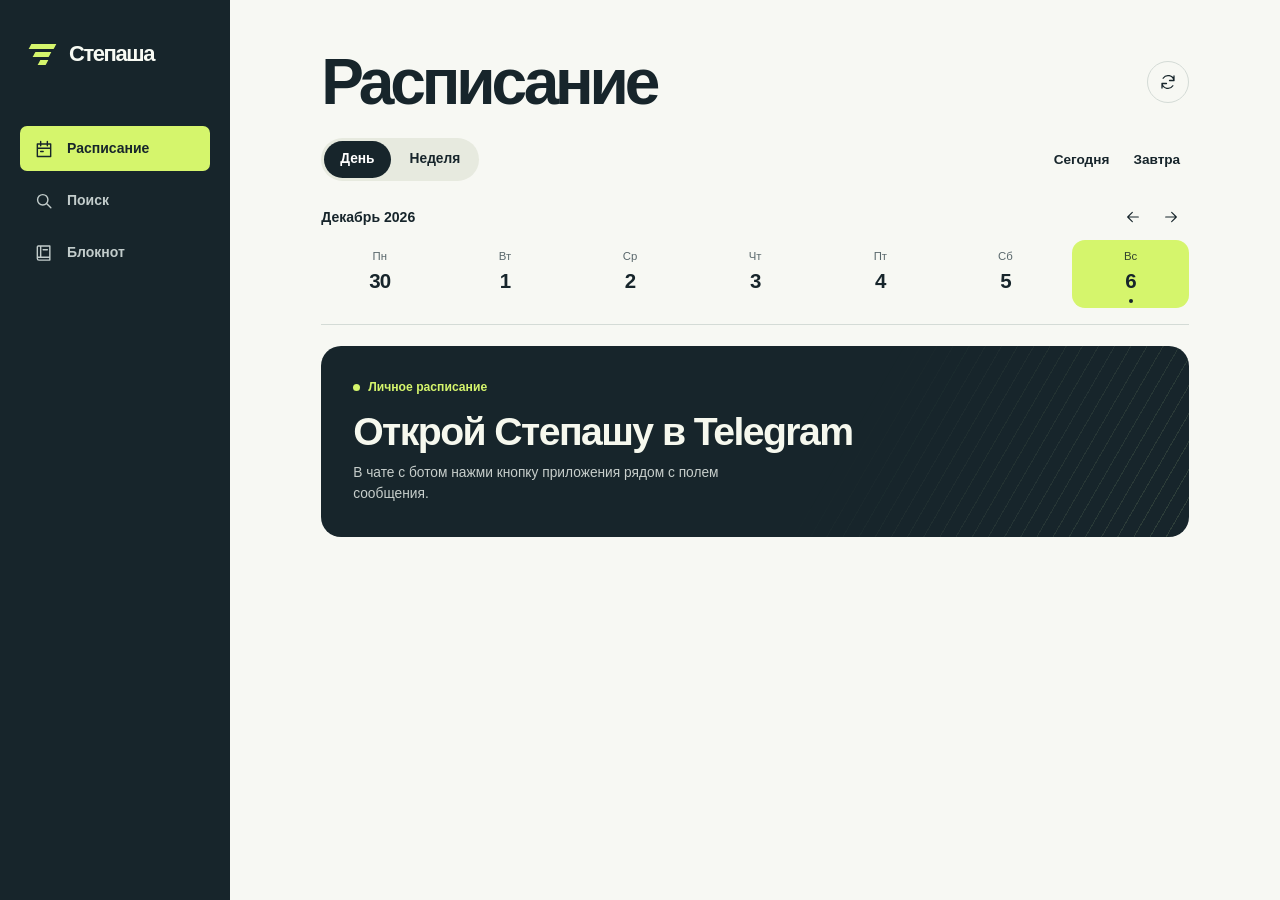
==== commit 66693f8a: "Send requested day calendars to the student’s Telegram chat" ====
--- a/miniapp/index.html
+++ b/miniapp/index.html
@@ -10,9 +10,9 @@
   <link rel="stylesheet" href="./agenda.css?v=board1">
   <link rel="stylesheet" href="./notebook.css?v=board1">
   <script defer src="https://telegram.org/js/telegram-web-app.js"></script>
-  <script defer src="./shell.js?v=board1"></script>
+  <script defer src="./shell.js?v=export2"></script>
   <script defer src="./agenda.js?v=board1"></script>
-  <script defer src="./notebook.js?v=board1"></script>
+  <script defer src="./notebook.js?v=export2"></script>
 </head>
 <body>
   <a class="skip-link" href="#screen">К содержимому</a>
--- a/miniapp/agenda.css
+++ b/miniapp/agenda.css
@@ -72,7 +72,7 @@
 .ag-subhead>span { white-space: nowrap; color: var(--muted); font-size: .82rem; }
 .ag-lines, .ag-index { padding: 0; margin: 0; list-style: none; }
 .ag-line { display: grid; grid-template-columns: 54px minmax(0,1fr); gap: 12px; }
-.ag-time { padding-top: 15px; display: flex; flex-direction: column; align-items: flex-end; line-height: 1.4; font-variant-numeric: tabular-nums; }
+.ag-time { white-space: nowrap; padding-top: 15px; display: flex; flex-direction: column; align-items: flex-end; line-height: 1.4; font-variant-numeric: tabular-nums; }
 .ag-time b { font-size: .99rem; letter-spacing: -.045em; }
 .ag-time small { font-size: .78rem; color: var(--muted); }
 .ag-entry { position: relative; min-width: 0; display: grid; grid-template-columns: minmax(0,1fr) auto; align-content: start; gap: 4px; border-left: 1px solid var(--line); padding: 15px 0 16px 18px; }
@@ -121,7 +121,7 @@
   .ag-selector-row { margin: 15px 0 7px; }
   .ag-ticket { grid-template-columns: minmax(0,1fr); gap: 12px; }
   .ag-ticket-stub { flex-direction: row; justify-content: space-between; align-items: center; gap: 8px; padding: 12px 0 0; border-inline-start: 0; border-top: 1px dashed #687273; }
-  .ag-line { grid-template-columns: 40px minmax(0,1fr); gap: 9px; }
+  .ag-line { grid-template-columns: max(48px, 5ch) minmax(0,1fr); gap: 9px; }
   .ag-gap { margin-left: 49px; }
   .ag-entry { padding-left: 13px; }
 }
